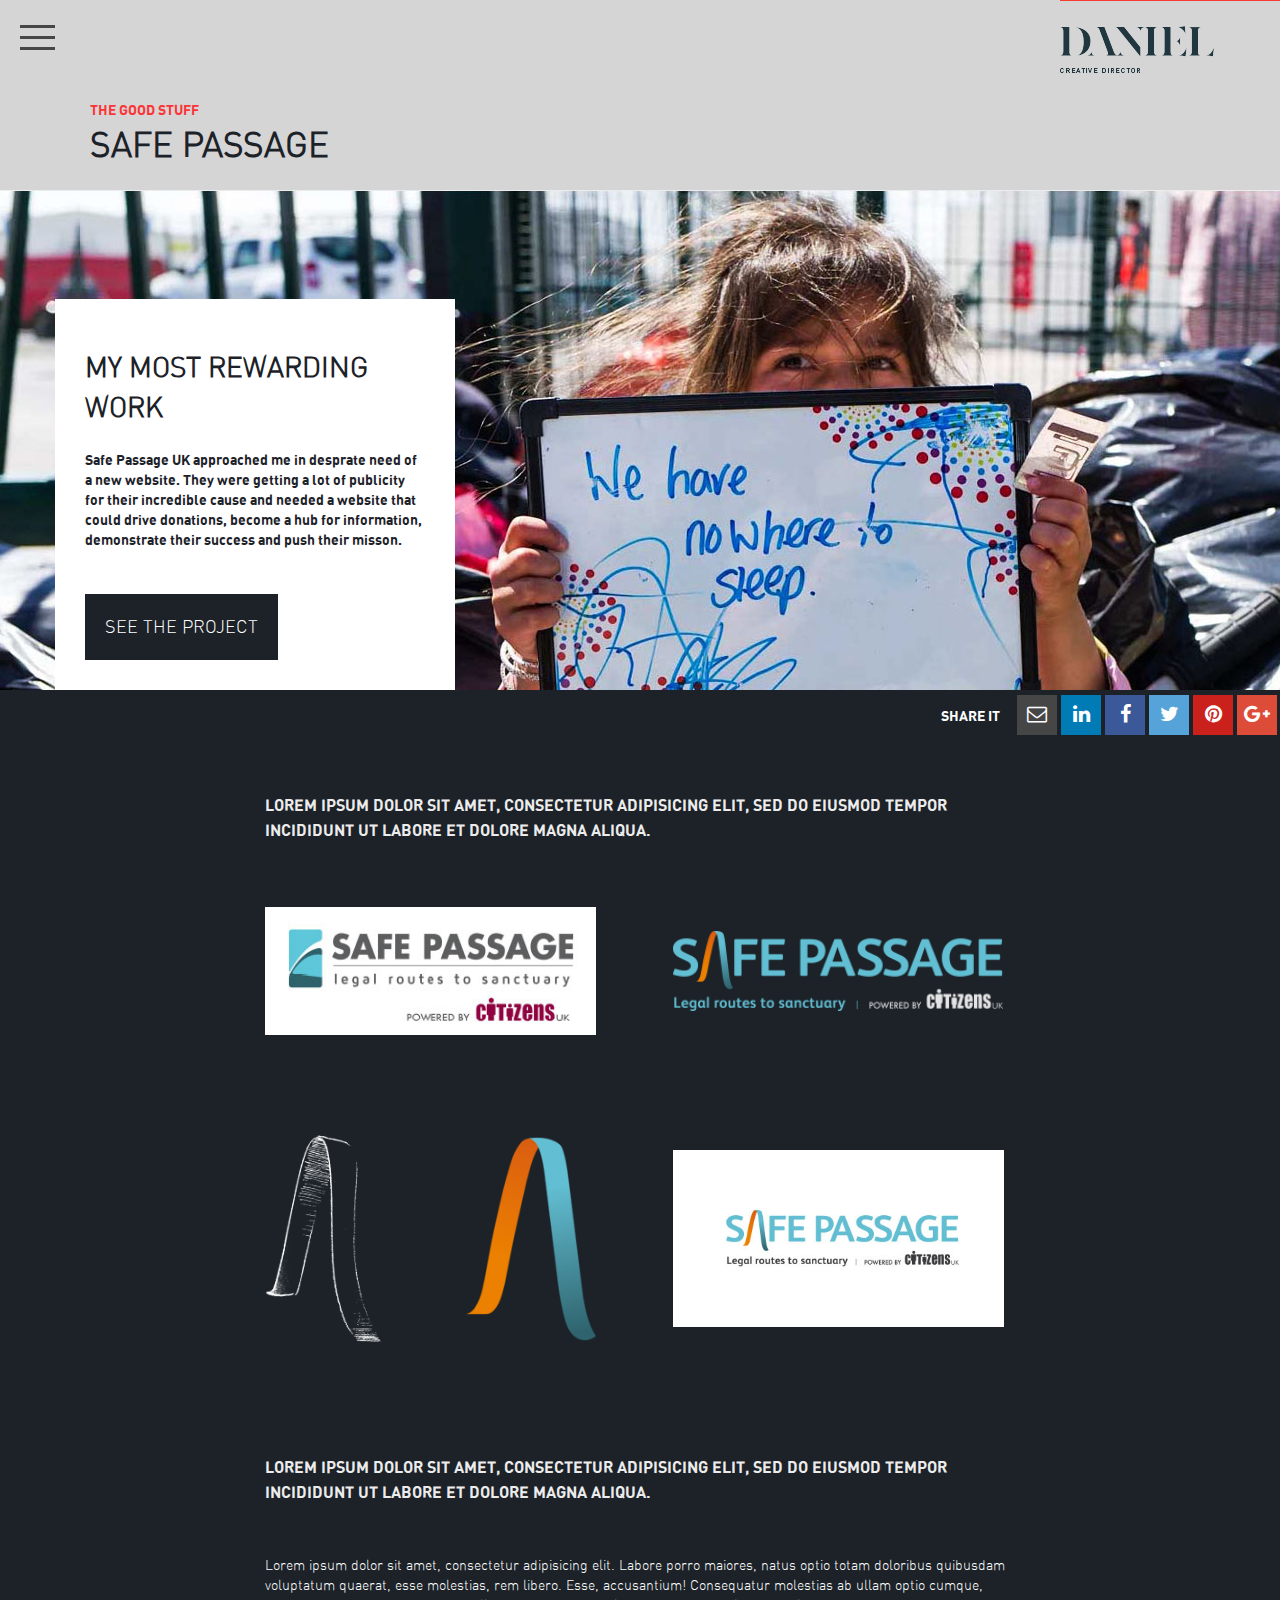
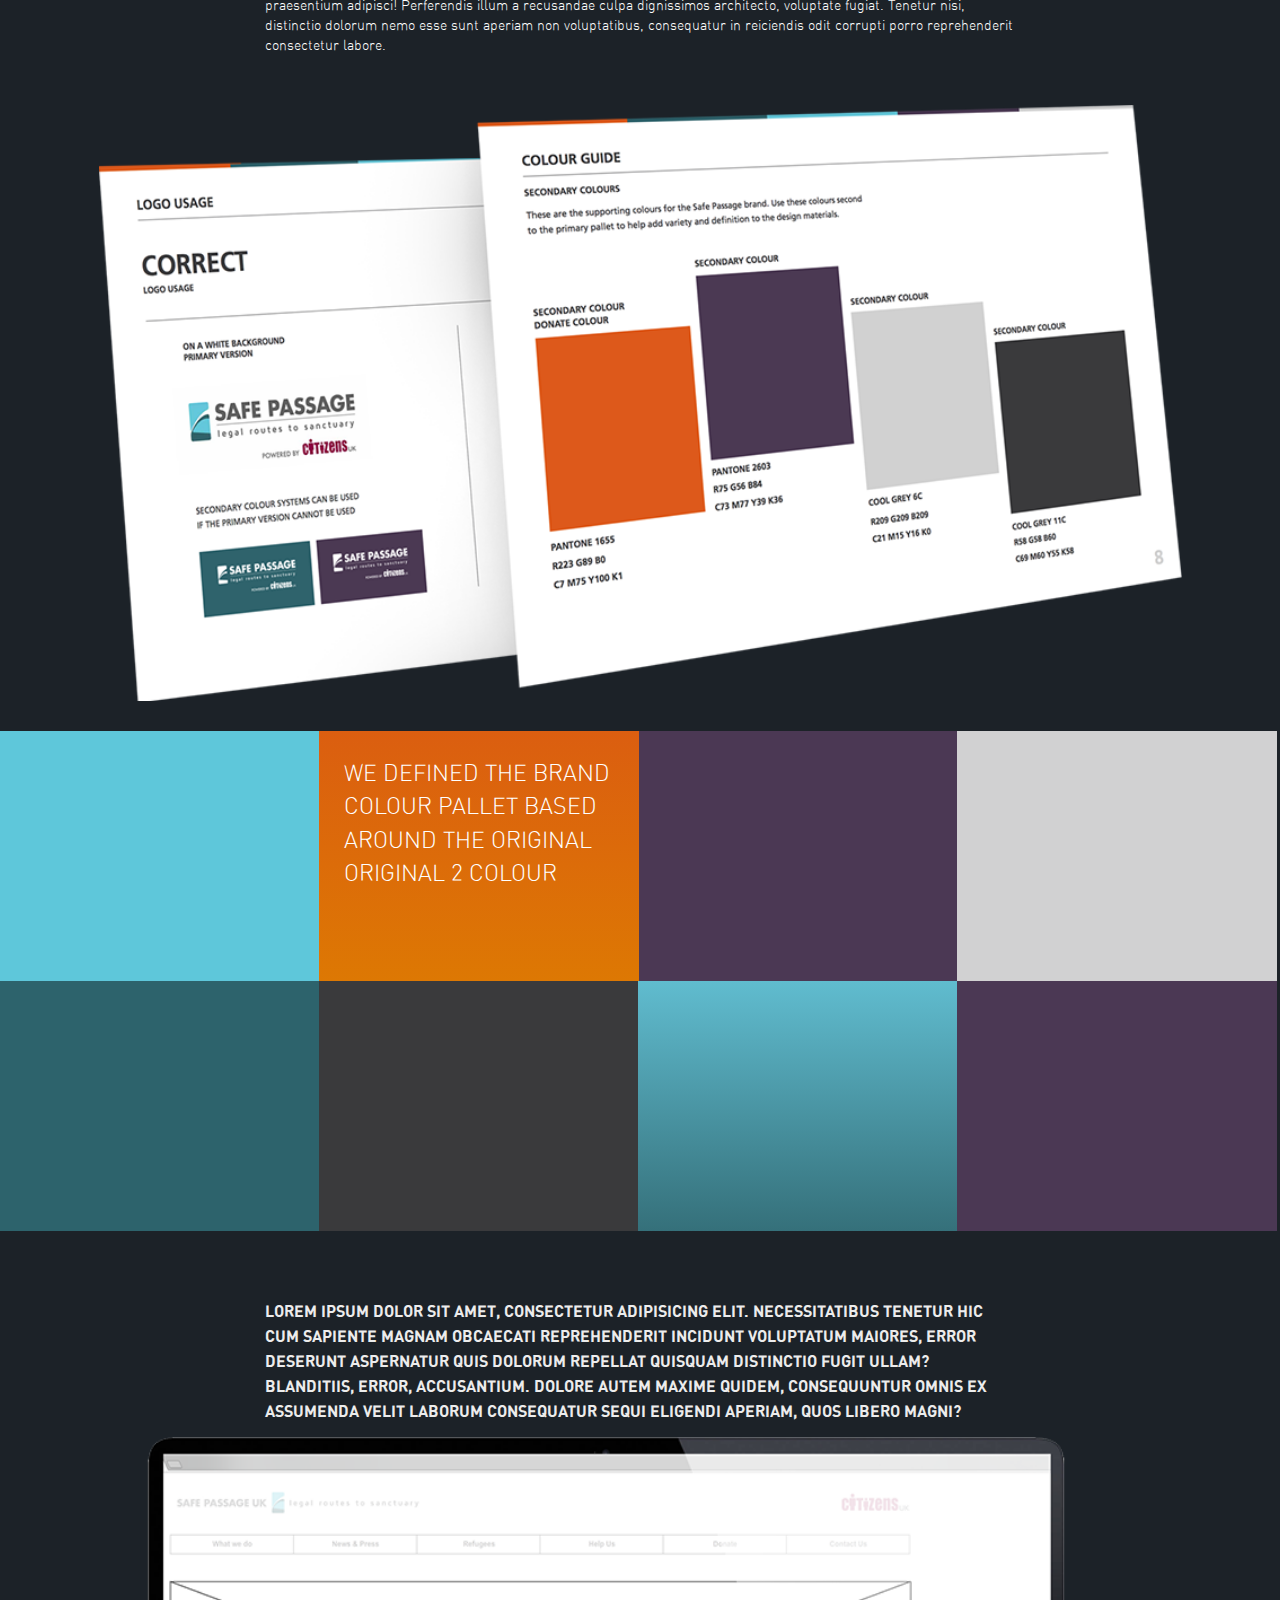
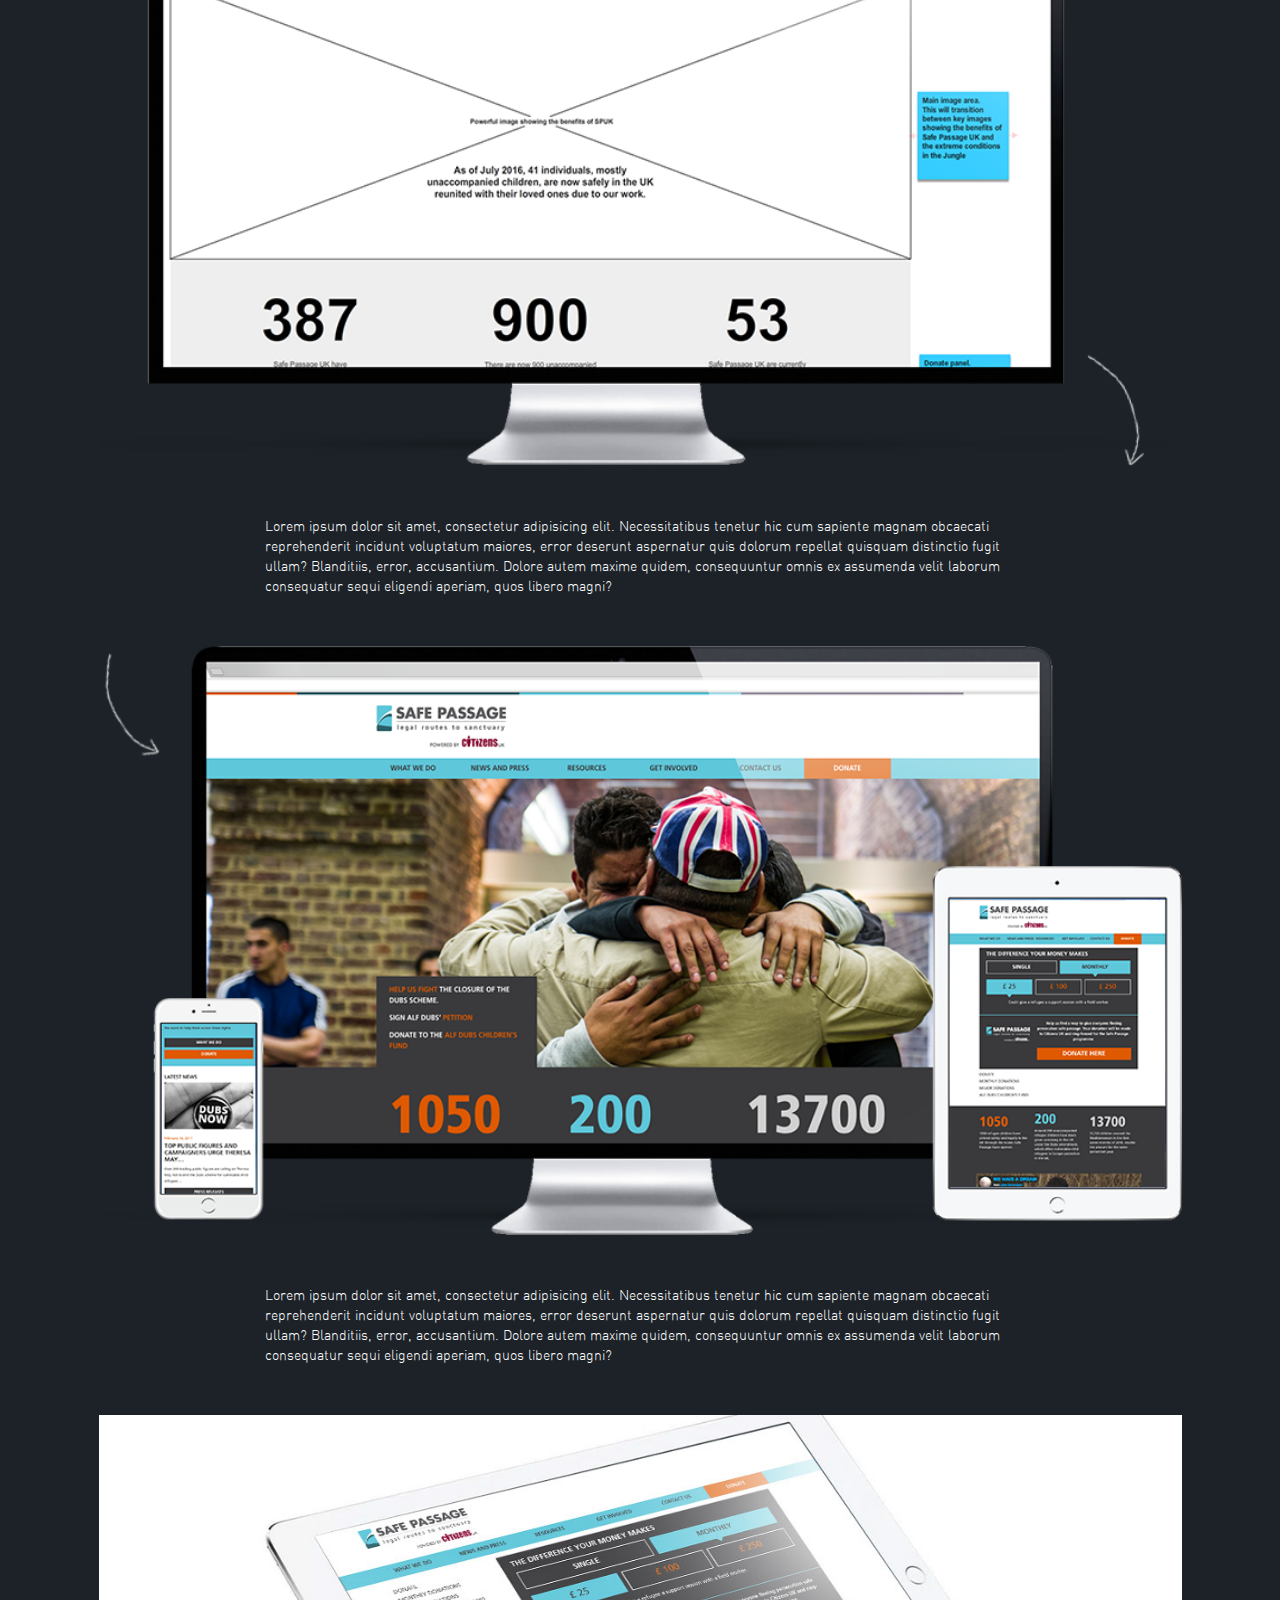
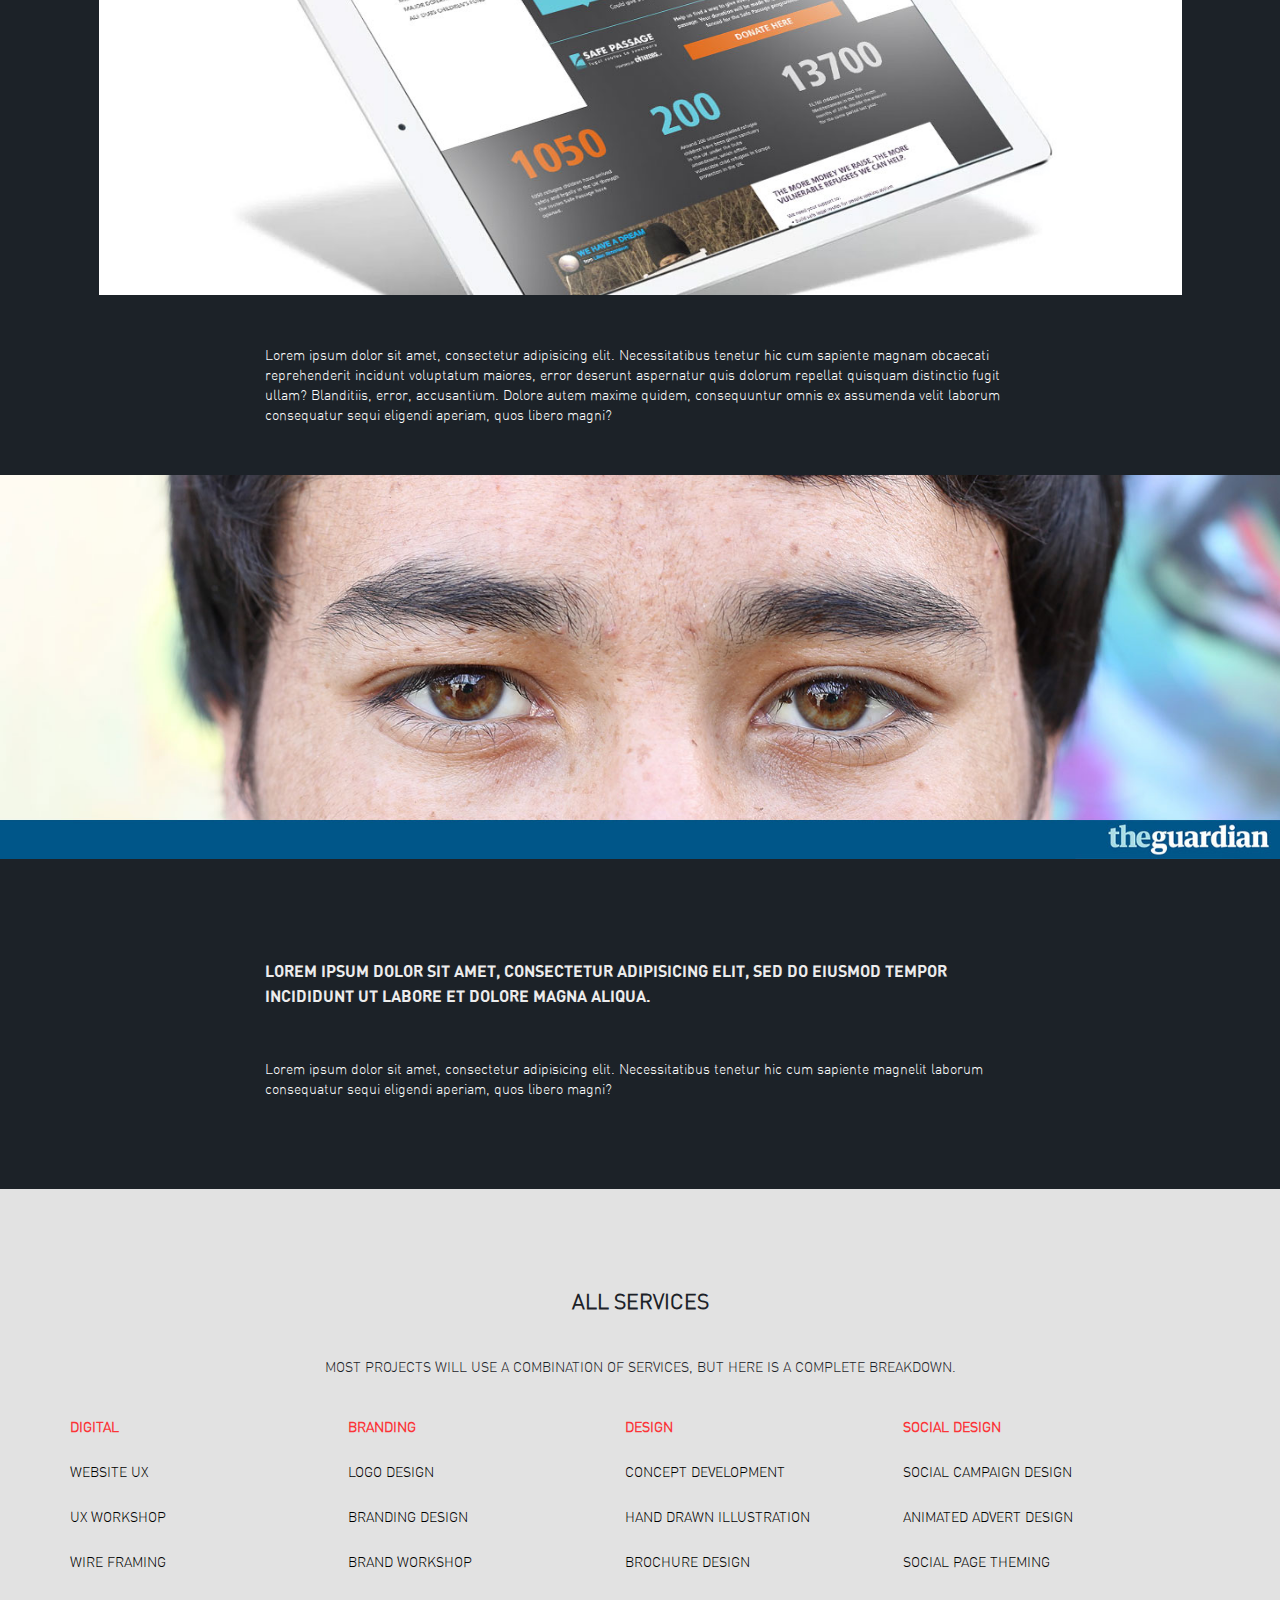
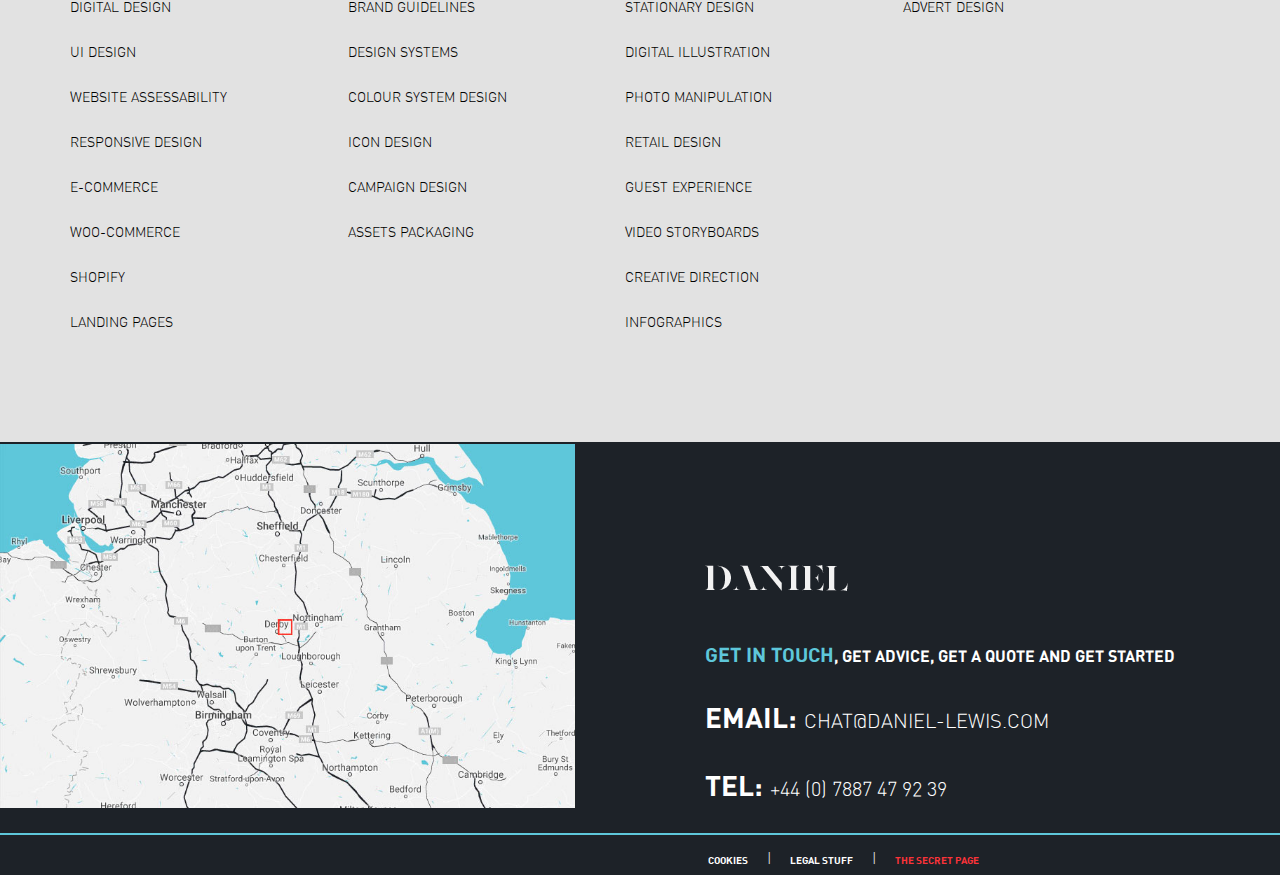
==== _index.html @ 82154290 "experimental home page added" ====
<!doctype html>
<!--[if lt IE 7]>      <html class="no-js lt-ie9 lt-ie8 lt-ie7" lang=""> <![endif]-->
<!--[if IE 7]>         <html class="no-js lt-ie9 lt-ie8" lang=""> <![endif]-->
<!--[if IE 8]>         <html class="no-js lt-ie9" lang=""> <![endif]-->
<!--[if gt IE 8]><!--> <html class="no-js" lang=""> <!--<![endif]-->
<head>
    <meta charset="utf-8">
    <meta http-equiv="X-UA-Compatible" content="IE=edge,chrome=1">
    <title>Home | Daniel</title>
    <meta name="viewport" content="width=device-width, initial-scale=1">
    
     <link rel="stylesheet" href="https://cdnjs.cloudflare.com/ajax/libs/font-awesome/4.7.0/css/font-awesome.css">
    <link rel="stylesheet" href="css/bootstrap.css">
    <link rel="stylesheet" href="css/main.css">
    
</head>
<body>
 
  <!--[if lt IE 8]>
            <p class="browserupgrade">You are using an <strong>outdated</strong> browser. Please <a href="http://browsehappy.com/">upgrade your browser</a> to improve your experience.</p>
        <![endif]-->
<div class="wrapper">
<header>
   
    <div class="header-menu">
        <a href="#"><i class="menu"></i></a>
    </div>
    
    <div class="header-logo">
       <a href="_index.html"><img src="img/logo_dark.png" alt=""></a>
    </div> 
    
     <div  id="navigation">
          
           <a href="#" class="close_menu">
            <i class="menu-red"></i>
            </a>

             <ul>
                 <li><a href="good-stuff.html">The good Stuff</a></li>
                 <li><a href="#">Process</a></li>
                 <li><a href="about.html">about</a></li>
                 <li><a href="contact.html">Contact</a></li>
                 <li><a href="#">Blog</a></li>
             </ul>             
    </div>       
    
  
</header>
  
   <h1 class="header-title">
       <span>the good stuff</span>
       Safe Passage
   </h1>
   
<section id="rewarding-work_section" class="text-box_section ">

    <div class="container">

           <div class="text-box">
            <h2>My most rewarding work</h2>

            <p> Safe Passage UK approached me in desprate need of a new website. They were getting a lot of publicity for their incredible cause and needed a website that could drive donations, become a hub for information, demonstrate their success and push their misson. </p>

            <a href="#">See the project</a>

        </div>          

    </div>

</section> 
  
 <section class="invenio-main">
    
    <div class="share">
        <span>Share it</span>
        <a href="#"><i class="fa fa-envelope-o"></i></a>
        <a href="#"><i class="fa fa-linkedin"></i></a>
        <a href="#"><i class="fa fa-facebook"></i></a>
        <a href="#"><i class="fa fa-twitter"></i></a>
        <a href="#"><i class="fa fa-pinterest"></i></a>
        <a href="#"><i class="fa fa-google-plus"></i></a>
    </div>
     
     <div class="project-text-container">
        
         <h2>
             Lorem ipsum dolor sit amet, consectetur adipisicing elit, sed do eiusmod tempor incididunt ut labore et dolore magna aliqua.
         </h2>
         
         <div class="two-img left">
             <img src="img/projects/ind1.jpg" alt="">
         </div>
         <div class="two-img right">             
             <img src="img/projects/ind2.png" alt="">
         </div>
         
         
          <div class="two-img left">
             <img src="img/projects/ind3.png" alt="">
         </div>
         <div class="two-img right">             
             <img src="img/projects/ind4.jpg" alt="">
         </div>
         
         
          <h2>
             Lorem ipsum dolor sit amet, consectetur adipisicing elit, sed do eiusmod tempor incididunt ut labore et dolore magna aliqua.
         </h2>
         
         <p>Lorem ipsum dolor sit amet, consectetur adipisicing elit. Labore porro maiores, natus optio totam doloribus quibusdam voluptatum quaerat, esse molestias, rem libero. Esse, accusantium! Consequatur molestias ab ullam optio cumque, praesentium adipisci! Perferendis illum a recusandae culpa dignissimos architecto, voluptate fugiat. Tenetur nisi, distinctio dolorum nemo esse sunt aperiam non voluptatibus, consequatur in reiciendis odit corrupti porro reprehenderit consectetur labore.</p>
         
     </div>
     
    <div class="container">
        <img src="img/projects/ind5.png" alt="" class="center-img marginB30">
    </div> 
      
       <div class="color-blocks">
           <ul>
               <li class="color1"></li>
               <li class="color2"><span>WE DEFINED THE BRAND <br>COLOUR PALLET BASED <br>AROUND THE ORIGINAL <br>ORIGINAL 2 COLOUR</span></li>
               <li class="color3"></li>
               <li class="color4"></li>
               <li class="color5"></li>
               <li class="color6"></li>
               <li class="color7"></li>
               <li class="color8"></li>
           </ul>
       </div> 
       
    <div class="project-text-container">
        <h2>Lorem ipsum dolor sit amet, consectetur adipisicing elit. Necessitatibus tenetur hic cum sapiente magnam obcaecati reprehenderit incidunt voluptatum maiores, error deserunt aspernatur quis dolorum repellat quisquam distinctio fugit ullam? Blanditiis, error, accusantium. Dolore autem maxime quidem, consequuntur omnis ex assumenda velit laborum consequatur sequi eligendi aperiam, quos libero magni?</h2>
    </div>  
       
    <div class="container">
        <img src="img/projects/ind6.png" alt="" class="center-img">
    </div> 
        
  <div class="project-text-container">
     <p>Lorem ipsum dolor sit amet, consectetur adipisicing elit. Necessitatibus tenetur hic cum sapiente magnam obcaecati reprehenderit incidunt voluptatum maiores, error deserunt aspernatur quis dolorum repellat quisquam distinctio fugit ullam? Blanditiis, error, accusantium. Dolore autem maxime quidem, consequuntur omnis ex assumenda velit laborum consequatur sequi eligendi aperiam, quos libero magni?</p>
  </div> 
     
     <div class="container">
        <img src="img/projects/ind7.png" alt="" class="center-img">
    </div> 
     
  <div class="project-text-container">
     <p>Lorem ipsum dolor sit amet, consectetur adipisicing elit. Necessitatibus tenetur hic cum sapiente magnam obcaecati reprehenderit incidunt voluptatum maiores, error deserunt aspernatur quis dolorum repellat quisquam distinctio fugit ullam? Blanditiis, error, accusantium. Dolore autem maxime quidem, consequuntur omnis ex assumenda velit laborum consequatur sequi eligendi aperiam, quos libero magni?</p>
  </div> 
     
    <div class="container">
        <img src="img/projects/ind8.jpg" alt="" class="center-img">
    </div> 
     
<div class="project-text-container">
     <p>Lorem ipsum dolor sit amet, consectetur adipisicing elit. Necessitatibus tenetur hic cum sapiente magnam obcaecati reprehenderit incidunt voluptatum maiores, error deserunt aspernatur quis dolorum repellat quisquam distinctio fugit ullam? Blanditiis, error, accusantium. Dolore autem maxime quidem, consequuntur omnis ex assumenda velit laborum consequatur sequi eligendi aperiam, quos libero magni?</p>
</div>
     
      <div class="flex2">
         <div class="col-1">
             <img src="img/projects/ind9.jpg" alt="">
         </div>
     </div> 
     
     <div class="project-text-container">
        <h2>
         Lorem ipsum dolor sit amet, consectetur adipisicing elit, sed do eiusmod tempor incididunt ut labore et dolore magna aliqua.
        </h2>
        
         <p>Lorem ipsum dolor sit amet, consectetur adipisicing elit. Necessitatibus tenetur hic cum sapiente magnelit laborum consequatur sequi eligendi aperiam, quos libero magni?</p>
    </div>
     
     
      
 </section> 
 
  
 

 <section class="services_section">

        <div class="container">

               <h2>All services</h2> 
               <p>Most projects will use a combination of services, but here is a complete breakdown.</p> 
               
              <ul class="services-list">
                  <li class="services-list-item">
                      Digital
                      
                      <ul class="services-sublist">
                          <li>website ux</li>
                          <li>UX workshop</li>
                          <li>Wire framing</li>
                          <li>Digital design</li>
                          <li>UI design</li>
                          <li>Website assessability</li>
                          <li>Responsive design</li>
                          <li>e-commerce</li>
                          <li>woo-commerce</li>
                          <li>shopify</li>
                          <li>landing pages</li>
                      </ul>
                  </li>
                  <li class="services-list-item">
                      branding
                      
                      <ul class="services-sublist"> 
                          <li>logo design</li>
                          <li>branding design</li>
                          <li>brand workshop</li>
                          <li>brand guidelines</li>
                          <li>design systems</li>
                          <li>colour system design</li>
                          <li>icon design</li>
                          <li>campaign design</li>
                          <li>assets packaging</li>
                      </ul>
                  </li>
                  <li class="services-list-item">
                      design
                       <ul class="services-sublist"> 
                           <li>concept development</li>
                           <li>hand drawn illustration</li>
                           <li>brochure design</li>
                           <li>stationary design</li>
                           <li>digital illustration</li>
                           <li>photo manipulation</li>
                           <li>retail design</li>
                           <li>guest experience</li>
                           <li>video storyboards</li>
                           <li>creative direction</li>
                           <li>infographics</li>
                      </ul>
                  </li>
                  <li class="services-list-item">
                      social design
                      <ul class="services-sublist"> 
                          <li>social campaign design</li>
                          <li>animated advert design</li>
                          <li>social page theming</li>
                          <li>advert design</li>
                      </ul>
                  </li>
              </ul>        

        </div>
         
 </section>
<section class="contact_section">
        
        <div class="col-2">
           <div class="map">
               <img src="img/map-img.jpg" alt="">
           </div>
        </div>
        <div class="col-2 contact_info">
            <div class="logo_footer">
                <a href="_index.html">
                    <img src="img/logo_bright.png" alt="">
                </a>
            </div>
            <span><a href="contact.html">Get in touch</a>, Get advice, get a quote and get started</span>
            <p>email: <a href="mailto:chat@daniel-lewis.com">chat@daniel-lewis.com</a></p>
            <p>tel: <a href="tel:+4407887479239">+44 (0) 7887 47 92 39</a></p>
        
        </div>
         
     </section>
     
     <footer>
         <div class="footer-link">
                <a href="#">Cookies </a> | <a href="#"> Legal stuff </a> | <a href="#" class="red-accent">the secret page</a>
                 </div>
     </footer>
     
</div> <!-- wrapper -->  
       
        <script src="//ajax.googleapis.com/ajax/libs/jquery/1.11.2/jquery.min.js"></script>
        <script>window.jQuery || document.write('<script src="js/vendor/jquery-1.11.2.min.js"><\/script>')</script>

        <script src="js/vendor/bootstrap.min.js"></script>
        <script src="js/vendor/retina.min.js"></script>
        

        <script src="js/main.js"></script>

        <!-- Google Analytics: change UA-XXXXX-X to be your site's ID. -->
      <!--  <script>
            (function(b,o,i,l,e,r){b.GoogleAnalyticsObject=l;b[l]||(b[l]=
            function(){(b[l].q=b[l].q||[]).push(arguments)});b[l].l=+new Date;
            e=o.createElement(i);r=o.getElementsByTagName(i)[0];
            e.src='//www.google-analytics.com/analytics.js';
            r.parentNode.insertBefore(e,r)}(window,document,'script','ga'));
            ga('create','UA-XXXXX-X','auto');ga('send','pageview');
        </script>-->
   
</body>
</html>
---- css/main.css ----
@font-face {
  font-family: 'DINLight';
  src: url("../fonts/dinlight-webfont.eot");
  src: url("../fonts/dinlight-webfont.eot?#iefix") format("embedded-opentype"), url("../fonts/dinlight-webfont.woff2") format("woff2"), url("../fonts/dinlight-webfont.woff") format("woff"), url("../fonts/dinlight-webfont.ttf") format("truetype"), url("../fonts/dinlight-webfont.svg#dinlight") format("svg");
  font-weight: normal;
  font-style: normal;
}
@font-face {
  font-family: 'DINBold';
  src: url("../fonts/dinbold-webfont.eot");
  src: url("../fonts/dinbold-webfont.eot?#iefix") format("embedded-opentype"), url("../fonts/dinbold-webfont.woff2") format("woff2"), url("../fonts/dinbold-webfont.woff") format("woff"), url("../fonts/dinbold-webfont.ttf") format("truetype"), url("../fonts/dinbold-webfont.svg#dinregular") format("svg");
  font-weight: normal;
  font-style: normal;
}
a {
  text-align: center;
  font-size: 20px;
}
a .fa {
  width: 40px;
  height: 40px;
  color: white;
  padding-top: 8px;
  border: 1px solid transparent;
}
a:hover .fa {
  border: 1px solid #333;
}

.fa-envelope-o {
  background: #464646;
}

.fa-linkedin {
  background: #007bb6;
}

.fa-facebook {
  background: #3b5998;
}

.fa-twitter {
  background: #56a3d9;
}

.fa-pinterest {
  background: #cb211d;
}

.fa-google-plus {
  background: #dd4b39;
}

.fb, .gg, .in, .mail, .pn,
.tw, .menu, .menu-white, .menu-red {
  display: inline-block;
  background: url("../img/sprite.png") no-repeat;
  overflow: hidden;
  text-indent: -9999px;
  text-align: left;
}

.fb {
  background-position: -5px -0px;
  width: 43px;
  height: 42px;
}

.gg {
  background-position: -5px -47px;
  width: 43px;
  height: 42px;
}

.in {
  background-position: -5px -94px;
  width: 43px;
  height: 42px;
}

.mail {
  background-position: -5px -141px;
  width: 43px;
  height: 42px;
}

.pn {
  background-position: -5px -188px;
  width: 43px;
  height: 42px;
}

.tw {
  background-position: -5px -235px;
  width: 43px;
  height: 42px;
}

.menu {
  background-position: -5px -282px;
  width: 35px;
  height: 25px;
}

.menu-white {
  background-position: -5px -312px;
  width: 35px;
  height: 25px;
}

.menu-red {
  background-position: -5px -342px;
  width: 25px;
  height: 35px;
}

.grid {
  background: white;
  margin-top: 20px;
}
.grid .item {
  width: 33.33%;
  min-height: 560px;
  height: 560px;
  display: inline-block;
  margin-left: -5px;
  text-transform: uppercase;
  border: 2px solid #d5d5d5;
  box-sizing: border-box;
  overflow: hidden;
}
.grid .item img {
  min-width: 100%;
  width: auto;
}
.grid .item p {
  line-height: 44px;
  padding: 130px 100px 0 90px;
  max-height: 560px;
  overflow: hidden;
  font-family: 'DINLight';
  font-size: 1.5rem;
  margin: 0;
}
.grid .item p span {
  font-family: 'DINBold';
}
.grid .item p .small-span {
  font-size: 0.875rem;
  display: block;
  margin-top: 5px;
}
.grid .item p a {
  padding: 0;
  background: transparent;
  display: block;
  margin-top: 20px;
  margin-left: 0;
}
.grid .item p img {
  min-width: auto;
  display: block;
}
.grid .item .fs20 {
  font-size: 1.25rem;
  line-height: 40px;
}
.grid .item .fs27 {
  font-size: 1.688rem;
  line-height: 47px;
}
.grid .item .fs37 {
  font-size: 2.313rem;
  line-height: 57px;
}
.grid .item .brief-contact-info {
  padding: 0;
  padding-left: 90px;
  margin: 0;
  font-size: 1rem;
  line-height: 35px;
  font-family: 'DINBold';
  text-transform: uppercase;
}
.grid .item .brief-contact-info:first-child {
  margin-top: 10px;
}
.grid .item .brief-contact-info:last-of-type {
  margin-bottom: 5px;
}
.grid .item .brief-contact-info a, .grid .item .brief-contact-info span {
  display: inline;
  font-family: 'DinLight';
  color: white;
}
.grid .item a {
  display: inline-block;
  color: black;
  font-size: 1.125rem;
  text-transform: uppercase;
  text-decoration: none;
  background: white;
  padding: 20px;
  margin-top: 30px;
  margin-bottom: 5px;
  -webkit-transition: all 0.3s;
  -moz-transition: all 0.3s;
  -o-transition: all 0.3s;
  transition: all 0.3s;
  position: relative;
  z-index: 1;
  font-size: 1.125rem;
  padding: 20px;
  margin-left: 90px;
  margin-top: 15px;
}
.grid .item a:hover {
  color: white;
}
.grid .item a:after {
  -webkit-transition: all 0.3s;
  -moz-transition: all 0.3s;
  -o-transition: all 0.3s;
  transition: all 0.3s;
  background: #5ec7da;
  content: '';
  position: absolute;
  z-index: -1;
  height: 100%;
  left: 0;
  top: 0;
  width: 0;
}
.grid .item a:before {
  background: #5ec7da;
  content: '';
  position: absolute;
  z-index: -1;
}
.grid .item a:hover:after {
  width: 100%;
}
.grid .item .instagram {
  background: transparent;
}
.grid .item .instagram:hover, .grid .item .instagram:before, .grid .item .instagram:after {
  background: transparent;
}
.grid .darkGreyBg {
  background: #1d2228;
}
.grid .greyBg {
  background: #848484;
}
.grid .blueBg {
  background: #5ec7da;
}
.grid .yellowBg {
  background: #ff9c01;
}

.instagram {
  width: 138px;
  height: 138px;
}

.contact_main-form {
  background: #5ec7da;
  padding-bottom: 220px;
  margin-top: -100px;
}
.contact_main-form .header-title {
  margin-top: 235px;
  margin-left: 0;
}
.contact_main-form .header-title:nth-child(2) {
  margin-top: 40px;
}

.direct-contact {
  border-bottom: 1px solid black;
  text-transform: uppercase;
  color: inherit;
  padding-bottom: 50px;
}
.direct-contact .direct-contact_info {
  display: inline-block;
  margin-right: 70px;
  margin-top: 10px;
}
.direct-contact .direct-contact_info:last-child {
  margin-right: 0;
}
.direct-contact span {
  display: block;
  font-family: 'DINBold';
  font-size: 0.875rem;
}
.direct-contact a {
  line-height: 47px;
  font-size: 1.625rem;
  color: inherit;
}
.direct-contact a:hover {
  color: inherit;
}

.big-tel-img {
  position: relative;
}
.big-tel-img img {
  position: absolute;
  right: -50px;
}

.contact-form {
  font-size: 1rem;
  color: inherit;
  font-family: "DINBold";
  margin-top: 10px;
}
.contact-form h3 {
  margin: 10px;
  font-size: 1rem;
}
.contact-form span {
  display: block;
  font-family: 'DINBold';
  font-size: 0.875rem;
  line-height: 10px;
}
.contact-form p {
  line-height: 47px;
  font-size: 2.375rem;
  font-family: 'DinLight';
  color: inherit;
  margin-left: 15px;
  margin-bottom: 25px;
}
.contact-form input {
  width: 100%;
  padding: 10px;
  margin-bottom: 15px;
  border: 1px solid transparent;
  outline: none;
  border-radius: 0;
}
.contact-form input:focus {
  border: 1px solid #5d6d81;
}
.contact-form input[type="submit"] {
  background: #22c919;
  color: white;
  text-align: center;
  text-transform: uppercase;
}
.contact-form input[type="submit"]:hover {
  background: #1eb216;
}
.contact-form ::-webkit-input-placeholder {
  font-size: 1rem;
  color: #1c2228;
  font-family: "DINBold";
  text-transform: uppercase;
}
.contact-form ::-moz-placeholder {
  font-size: 1rem;
  color: #1c2228;
  font-family: "DINBold";
  text-transform: uppercase;
}
.contact-form :-ms-input-placeholder {
  font-size: 1rem;
  color: #1c2228;
  font-family: "DINBold";
  text-transform: uppercase;
}
.contact-form :-moz-placeholder {
  font-size: 1rem;
  color: #1c2228;
  font-family: "DINBold";
  text-transform: uppercase;
}

.budget {
  cursor: pointer;
  position: relative;
}
.budget input {
  display: none;
}
.budget input:checked + .box {
  background: #fff url("../img/icons/check.png") no-repeat center 20%;
}
.budget .box {
  display: block;
  float: left;
  margin-top: 20px;
  width: 30px;
  height: 30px;
  background: white;
}
.budget .budget-text {
  display: block;
  background: white;
  padding: 15px;
  margin: 15px 0 0 60px;
  font-size: 1rem;
  font-family: "DINBold";
  width: 85%;
  width: calc(100% - 60px);
}

.contact_textarea {
  width: 100%;
  height: 312px;
  padding: 15px;
}
.contact_textarea:focus {
  border: 1px solid #5d6d81;
  outline: none;
}

.attach-file {
  width: 100%;
  text-align: center;
  cursor: pointer;
  margin-bottom: 15px;
}
.attach-file input {
  display: none;
}
.attach-file span {
  background: #ff9c00;
  padding: 15px;
  margin-bottom: 15px;
  margin-top: 15px;
}
.attach-file span:hover {
  background: #e68c00;
}

#haveBudget {
  display: inline-block;
  margin-top: -30px;
}
#haveBudget .part-width {
  width: 380px;
}

.part-width-part {
  display: inline;
  max-width: 100px;
  margin-left: 10px;
  margin-bottom: 0 !important;
}

.invenio #creating-brands_section {
  background: #e2e2e2 url(../img/v_showcase.png) no-repeat;
  background-position: 75% center;
}
.invenio #creating-brands_section .text-box {
  padding: 25px 30px;
  max-width: 400px;
  position: absolute;
  background: white;
  bottom: 0;
  left: 0;
  right: auto;
  z-index: 5;
  /*  a {
        display: inline-block;
        color: white;
        font-size: 1.125rem;
        text-transform: uppercase;
        text-decoration: none;
        background: $darkGreyBgColor;
        padding: 20px;
        margin-top: 30px;
        margin-bottom: 5px;
       
    }*/
}
.invenio #creating-brands_section .text-box h2 {
  font-size: 1.75rem;
}
.invenio #creating-brands_section .text-box p {
  text-transform: none;
  font-size: 0.875rem;
  font-family: 'DINBold';
  line-height: 20px;
}
.invenio #creating-brands_section .text-box a {
  display: inline-block;
  color: white;
  font-size: 1.125rem;
  text-transform: uppercase;
  text-decoration: none;
  background: #1d2228;
  padding: 20px;
  margin-top: 30px;
  margin-bottom: 5px;
  -webkit-transition: all 0.3s;
  -moz-transition: all 0.3s;
  -o-transition: all 0.3s;
  transition: all 0.3s;
  position: relative;
  z-index: 1;
}
.invenio #creating-brands_section .text-box a:hover {
  color: white;
}
.invenio #creating-brands_section .text-box a:after {
  -webkit-transition: all 0.3s;
  -moz-transition: all 0.3s;
  -o-transition: all 0.3s;
  transition: all 0.3s;
  background: #5ec7da;
  content: '';
  position: absolute;
  z-index: -1;
  height: 100%;
  left: 0;
  top: 0;
  width: 0;
}
.invenio #creating-brands_section .text-box a:before {
  background: #5ec7da;
  content: '';
  position: absolute;
  z-index: -1;
}
.invenio #creating-brands_section .text-box a:hover:after {
  width: 100%;
}

.invenio-main {
  background: #1c2228;
  margin-top: -20px;
  padding: 40px 0;
  position: relative;
}

.project-text-container {
  width: 750px;
  margin: 0 auto;
  color: white;
}
.project-text-container h2 {
  font-family: 'DINBold';
  font-size: 1rem;
  color: #ececec;
  line-height: 25px;
  padding: 50px 0 0;
}
.project-text-container p {
  font-family: 'DinLight';
  text-transform: none;
  margin-bottom: 50px;
  margin-top: 50px;
}

.links p {
  display: inline-block;
  width: 30.33%;
  font-size: 1rem;
  font-family: 'DINBold';
  text-transform: uppercase;
  margin-right: 25px;
}
.links p:last-child {
  margin-right: 0;
}
.links .red-text a {
  display: inline-block;
  color: black;
  font-size: 1.125rem;
  text-transform: uppercase;
  text-decoration: none;
  background: white;
  padding: 20px;
  margin-top: 30px;
  margin-bottom: 5px;
  -webkit-transition: all 0.3s;
  -moz-transition: all 0.3s;
  -o-transition: all 0.3s;
  transition: all 0.3s;
  position: relative;
  z-index: 1;
  display: block;
  margin-top: 15px;
}
.links .red-text a:hover {
  color: white;
}
.links .red-text a:after {
  -webkit-transition: all 0.3s;
  -moz-transition: all 0.3s;
  -o-transition: all 0.3s;
  transition: all 0.3s;
  background: #fb3437;
  content: '';
  position: absolute;
  z-index: -1;
  height: 100%;
  left: 0;
  top: 0;
  width: 0;
}
.links .red-text a:before {
  background: #fb3437;
  content: '';
  position: absolute;
  z-index: -1;
}
.links .red-text a:hover:after {
  width: 100%;
}
.links .blue-text a {
  display: inline-block;
  color: black;
  font-size: 1.125rem;
  text-transform: uppercase;
  text-decoration: none;
  background: white;
  padding: 20px;
  margin-top: 30px;
  margin-bottom: 5px;
  -webkit-transition: all 0.3s;
  -moz-transition: all 0.3s;
  -o-transition: all 0.3s;
  transition: all 0.3s;
  position: relative;
  z-index: 1;
  display: block;
  margin-top: 15px;
}
.links .blue-text a:hover {
  color: white;
}
.links .blue-text a:after {
  -webkit-transition: all 0.3s;
  -moz-transition: all 0.3s;
  -o-transition: all 0.3s;
  transition: all 0.3s;
  background: #5ec7da;
  content: '';
  position: absolute;
  z-index: -1;
  height: 100%;
  left: 0;
  top: 0;
  width: 0;
}
.links .blue-text a:before {
  background: #5ec7da;
  content: '';
  position: absolute;
  z-index: -1;
}
.links .blue-text a:hover:after {
  width: 100%;
}
.links .white-text a {
  display: inline-block;
  color: black;
  font-size: 1.125rem;
  text-transform: uppercase;
  text-decoration: none;
  background: white;
  padding: 20px;
  margin-top: 30px;
  margin-bottom: 5px;
  -webkit-transition: all 0.3s;
  -moz-transition: all 0.3s;
  -o-transition: all 0.3s;
  transition: all 0.3s;
  position: relative;
  z-index: 1;
  display: block;
  margin-top: 15px;
}
.links .white-text a:hover {
  color: white;
}
.links .white-text a:after {
  -webkit-transition: all 0.3s;
  -moz-transition: all 0.3s;
  -o-transition: all 0.3s;
  transition: all 0.3s;
  background: #262c34;
  content: '';
  position: absolute;
  z-index: -1;
  height: 100%;
  left: 0;
  top: 0;
  width: 0;
}
.links .white-text a:before {
  background: #262c34;
  content: '';
  position: absolute;
  z-index: -1;
}
.links .white-text a:hover:after {
  width: 100%;
}

.two-img {
  width: 49%;
  margin: 0;
  padding: 0;
  display: inline-block;
  vertical-align: middle;
  margin: 50px 0;
}
.two-img img {
  width: 90%;
}

.left img {
  float: left;
}

.right img {
  float: right;
}

.width-auto {
  width: auto !important;
}

.img-full-width img {
  display: block;
  margin-left: auto;
  margin-right: auto;
  margin-bottom: 30px;
  margin-top: 130px;
}

.flex2 {
  display: flex;
  margin: 50px 0;
}
.flex2 .col-1 {
  flex: 1;
}
.flex2 .col-1 img {
  width: 100%;
}

.color-blocks li {
  min-height: 250px;
  width: 25%;
  margin: 0;
  margin-left: -5px;
  padding: 0;
  display: inline-block;
}
.color-blocks li:nth-child(1), .color-blocks li:nth-child(5) {
  margin-left: 0;
}
.color-blocks li:nth-child(5), .color-blocks li:nth-child(6), .color-blocks li:nth-child(7), .color-blocks li:nth-child(8) {
  margin-top: -5px;
}
.color-blocks .color1 {
  background: #5ec7da;
}
.color-blocks .color2 {
  background: #db5e10;
  background: linear-gradient(#db5e10, #dd7803);
  position: relative;
}
.color-blocks .color2 span {
  color: white;
  position: absolute;
  top: 25px;
  left: 25px;
  font-size: 1.46rem;
}
.color-blocks .color3 {
  background: #4b3854;
}
.color-blocks .color4 {
  background: #d1d1d2;
}
.color-blocks .color5 {
  background: #2d636c;
}
.color-blocks .color6 {
  background: #3a3a3c;
}
.color-blocks .color7 {
  background: #60bccf;
  background: linear-gradient(#60bccf, #35707a);
}
.color-blocks .color8 {
  background: #4b3854;
}

.marginB30 {
  margin-bottom: 30px !important;
}

.center-img {
  display: block;
  width: 95%;
  margin: 0 auto;
}

html {
  font-size: 16px;
}

body {
  margin: 0;
  padding: 0;
  font-family: 'DINLight', arial;
  color: #1c2228;
  background: #d5d5d5;
  text-transform: uppercase;
}

a {
  text-decoration: none;
  color: white;
}
a:hover, a:focus, a:visited {
  text-decoration: none;
  color: white;
}

ul {
  margin: 0;
  padding: 0;
}
ul li {
  list-style: none;
  padding: 0;
  margin: 0;
}

header {
  position: relative;
  min-height: 80px;
}
header .header-logo {
  position: absolute;
  top: 0;
  right: 0;
  min-width: 220px;
  padding: 25px 60px 10px 0;
  border-top: 1px solid #f83a31;
}
header .header-menu {
  position: absolute;
  top: 25px;
  left: 20px;
}

.header-title {
  font-size: 2.188rem;
  font-family: 'DINLight';
  margin-left: 90px;
  color: #1c2228;
  margin-bottom: 0;
  margin-top: 20px;
}
.header-title span {
  display: block;
  color: #fb3437;
  font-size: 0.875rem;
  font-family: 'DINBold';
}

#navigation {
  background: rgba(255, 255, 255, 0.95);
  height: 100vh;
  max-width: 350px;
  width: 100%;
  position: fixed;
  transition: all 0.4s;
  left: -350px;
  z-index: 100;
}
#navigation:hover {
  background: white;
}
#navigation .close_menu {
  text-align: right;
  display: block;
  margin: 20px;
}
#navigation li {
  padding: 20px 40px;
  transition: all 0.3s;
}
#navigation li a {
  color: inherit;
  font-size: 1.655rem;
}
#navigation li:hover {
  margin-left: 10px;
}

.white-text {
  color: white;
}

.blue-text {
  color: #5ec7da;
}

.red-text {
  color: #fb3437;
}

.wrapper {
  overflow: hidden;
}

.text-box_section {
  margin: 20px 0;
}
.text-box_section .container {
  position: relative;
  min-height: 500px;
}

.more-info_blocks {
  display: flex;
  flex-direction: row;
  flex-wrap: nowrap;
}
.more-info_blocks .more-info_block {
  flex: 1;
  background: #1d2228;
  border-right: 2px solid white;
  padding: 100px 75px;
  min-height: 550px;
  color: white;
}
.more-info_blocks .more-info_block:last-child {
  border: none;
}
.more-info_blocks .more-info_links {
  display: inline-block;
  color: #000;
  font-size: 1.125rem;
  text-transform: uppercase;
  text-decoration: none;
  background: #fff;
  padding: 20px;
  margin-top: 30px;
  margin-bottom: 5px;
  -webkit-transition: all 0.3s;
  -moz-transition: all 0.3s;
  -o-transition: all 0.3s;
  transition: all 0.3s;
  position: relative;
  z-index: 1;
  background: white;
  padding: 20px;
  margin-top: 30px;
  margin-bottom: 5px;
}
.more-info_blocks .more-info_links:hover {
  color: white;
}
.more-info_blocks .more-info_links:after {
  -webkit-transition: all 0.3s;
  -moz-transition: all 0.3s;
  -o-transition: all 0.3s;
  transition: all 0.3s;
  background: #5ec7da;
  content: '';
  position: absolute;
  z-index: -1;
  height: 100%;
  left: 0;
  top: 0;
  width: 0;
}
.more-info_blocks .more-info_links:before {
  background: #5ec7da;
  content: '';
  position: absolute;
  z-index: -1;
}
.more-info_blocks .more-info_links:hover:after {
  width: 100%;
}
.more-info_blocks p {
  line-height: 25px;
}

.brief-contact-info {
  padding: 0;
  padding-left: 90px;
  margin: 0;
  font-size: 1rem;
  line-height: 35px;
  font-family: 'DINBold';
  text-transform: uppercase;
  padding-left: 0;
}
.brief-contact-info:first-child {
  margin-top: 10px;
}
.brief-contact-info:last-of-type {
  margin-bottom: 5px;
}
.brief-contact-info a, .brief-contact-info span {
  display: inline;
  font-family: 'DinLight';
  color: white;
}
.brief-contact-info p a {
  background: transparent;
}
.brief-contact-info p a:hover, .brief-contact-info p a:before, .brief-contact-info p a:after {
  background: transparent;
}

.services_section {
  background: #e2e2e2;
  padding: 80px 0 110px 0;
}
.services_section h2, .services_section p {
  text-align: center;
  margin-bottom: 40px;
}
.services_section .services-list-item {
  width: 24%;
  display: inline-block;
  vertical-align: top;
  color: #fb3437;
  font-weight: bold;
}
.services_section .services-sublist li {
  color: #000;
  margin-top: 25px;
  font-weight: normal;
}

.contact_section {
  display: flex;
  background: #1d2228;
  color: white;
  border-bottom: 2px solid #5ec7da;
}
.contact_section span a {
  color: #5ec7da;
}
.contact_section .col-2 {
  flex: 1;
}
.contact_section .map {
  margin: 2px 0;
}
.contact_section .map img {
  width: 100%;
}

.contact_info {
  padding: 120px 0 0 130px;
}
.contact_info .logo_footer {
  margin-bottom: 50px;
}
.contact_info span {
  font-size: 1rem;
  font-family: 'DINBold';
}
.contact_info span a {
  color: #5ec7da;
}
.contact_info p {
  font-size: 1.75rem;
  font-family: 'DINBold';
}
.contact_info p a {
  font-family: 'DINLight';
}

footer {
  min-height: 40px;
  background: #1d2228;
  position: relative;
}
footer .footer-link {
  position: absolute;
  left: calc(50% + 53px);
  top: 13px;
  color: white;
}
footer .footer-link a {
  font-size: 0.625rem;
  font-family: "DINBold";
  display: inline-block;
  vertical-align: middle;
  margin-right: 15px;
  margin-left: 15px;
}
footer .footer-link .red-accent {
  color: #fc3339;
}

.share {
  position: absolute;
  top: 5px;
  right: 3px;
}
.share span {
  color: white;
  font-family: 'DINBold';
  margin-right: 13px;
  font-size: 14px;
  display: inline-block;
  vertical-align: middle;
}
.share a i {
  display: inline-block;
  vertical-align: middle;
}

#yellow-block h2, #yellow-block span {
  color: #fd9b02;
  font-weight: bold;
}
#yellow-block a {
  display: inline-block;
  color: black;
  font-size: 1.125rem;
  text-transform: uppercase;
  text-decoration: none;
  background: white;
  padding: 20px;
  margin-top: 30px;
  margin-bottom: 5px;
  -webkit-transition: all 0.3s;
  -moz-transition: all 0.3s;
  -o-transition: all 0.3s;
  transition: all 0.3s;
  position: relative;
  z-index: 1;
}
#yellow-block a:hover {
  color: white;
}
#yellow-block a:after {
  -webkit-transition: all 0.3s;
  -moz-transition: all 0.3s;
  -o-transition: all 0.3s;
  transition: all 0.3s;
  background: #fd9b02;
  content: '';
  position: absolute;
  z-index: -1;
  height: 100%;
  left: 0;
  top: 0;
  width: 0;
}
#yellow-block a:before {
  background: #fd9b02;
  content: '';
  position: absolute;
  z-index: -1;
}
#yellow-block a:hover:after {
  width: 100%;
}

#blue-block h2, #blue-block span {
  color: #5ec7da;
  font-weight: bold;
}

#white-block h2, #white-block span {
  color: white;
  font-weight: bold;
}

#rewarding-work_section {
  background: url(../img/section_bg1.jpg) no-repeat center center;
  background-size: cover;
}
#rewarding-work_section .text-box {
  padding: 25px 30px;
  max-width: 400px;
  position: absolute;
  background: white;
  bottom: 0;
  left: 0;
  right: auto;
  z-index: 5;
  /*  a {
        display: inline-block;
        color: white;
        font-size: 1.125rem;
        text-transform: uppercase;
        text-decoration: none;
        background: $darkGreyBgColor;
        padding: 20px;
        margin-top: 30px;
        margin-bottom: 5px;
       
    }*/
}
#rewarding-work_section .text-box h2 {
  font-size: 1.75rem;
}
#rewarding-work_section .text-box p {
  text-transform: none;
  font-size: 0.875rem;
  font-family: 'DINBold';
  line-height: 20px;
}
#rewarding-work_section .text-box a {
  display: inline-block;
  color: white;
  font-size: 1.125rem;
  text-transform: uppercase;
  text-decoration: none;
  background: #1d2228;
  padding: 20px;
  margin-top: 30px;
  margin-bottom: 5px;
  -webkit-transition: all 0.3s;
  -moz-transition: all 0.3s;
  -o-transition: all 0.3s;
  transition: all 0.3s;
  position: relative;
  z-index: 1;
}
#rewarding-work_section .text-box a:hover {
  color: white;
}
#rewarding-work_section .text-box a:after {
  -webkit-transition: all 0.3s;
  -moz-transition: all 0.3s;
  -o-transition: all 0.3s;
  transition: all 0.3s;
  background: #5ec7da;
  content: '';
  position: absolute;
  z-index: -1;
  height: 100%;
  left: 0;
  top: 0;
  width: 0;
}
#rewarding-work_section .text-box a:before {
  background: #5ec7da;
  content: '';
  position: absolute;
  z-index: -1;
}
#rewarding-work_section .text-box a:hover:after {
  width: 100%;
}

#biggest-challenge_section {
  background: url(../img/section_bg2.jpg) no-repeat center center;
  background-size: cover;
}
#biggest-challenge_section .text-box {
  padding: 25px 30px;
  max-width: 400px;
  position: absolute;
  background: white;
  bottom: 0;
  left: auto;
  right: 0;
  z-index: 5;
  /*  a {
        display: inline-block;
        color: white;
        font-size: 1.125rem;
        text-transform: uppercase;
        text-decoration: none;
        background: $darkGreyBgColor;
        padding: 20px;
        margin-top: 30px;
        margin-bottom: 5px;
       
    }*/
}
#biggest-challenge_section .text-box h2 {
  font-size: 1.75rem;
}
#biggest-challenge_section .text-box p {
  text-transform: none;
  font-size: 0.875rem;
  font-family: 'DINBold';
  line-height: 20px;
}
#biggest-challenge_section .text-box a {
  display: inline-block;
  color: white;
  font-size: 1.125rem;
  text-transform: uppercase;
  text-decoration: none;
  background: #1d2228;
  padding: 20px;
  margin-top: 30px;
  margin-bottom: 5px;
  -webkit-transition: all 0.3s;
  -moz-transition: all 0.3s;
  -o-transition: all 0.3s;
  transition: all 0.3s;
  position: relative;
  z-index: 1;
}
#biggest-challenge_section .text-box a:hover {
  color: white;
}
#biggest-challenge_section .text-box a:after {
  -webkit-transition: all 0.3s;
  -moz-transition: all 0.3s;
  -o-transition: all 0.3s;
  transition: all 0.3s;
  background: #5ec7da;
  content: '';
  position: absolute;
  z-index: -1;
  height: 100%;
  left: 0;
  top: 0;
  width: 0;
}
#biggest-challenge_section .text-box a:before {
  background: #5ec7da;
  content: '';
  position: absolute;
  z-index: -1;
}
#biggest-challenge_section .text-box a:hover:after {
  width: 100%;
}

#treat-your-skin_section {
  background: url(../img/section_bg4.jpg) no-repeat 45% center;
  background-size: cover;
}
#treat-your-skin_section .text-box {
  padding: 25px 30px;
  max-width: 400px;
  position: absolute;
  background: white;
  bottom: 0;
  left: 0;
  right: auto;
  z-index: 5;
  /*  a {
        display: inline-block;
        color: white;
        font-size: 1.125rem;
        text-transform: uppercase;
        text-decoration: none;
        background: $darkGreyBgColor;
        padding: 20px;
        margin-top: 30px;
        margin-bottom: 5px;
       
    }*/
}
#treat-your-skin_section .text-box h2 {
  font-size: 1.75rem;
}
#treat-your-skin_section .text-box p {
  text-transform: none;
  font-size: 0.875rem;
  font-family: 'DINBold';
  line-height: 20px;
}
#treat-your-skin_section .text-box a {
  display: inline-block;
  color: white;
  font-size: 1.125rem;
  text-transform: uppercase;
  text-decoration: none;
  background: #1d2228;
  padding: 20px;
  margin-top: 30px;
  margin-bottom: 5px;
  -webkit-transition: all 0.3s;
  -moz-transition: all 0.3s;
  -o-transition: all 0.3s;
  transition: all 0.3s;
  position: relative;
  z-index: 1;
}
#treat-your-skin_section .text-box a:hover {
  color: white;
}
#treat-your-skin_section .text-box a:after {
  -webkit-transition: all 0.3s;
  -moz-transition: all 0.3s;
  -o-transition: all 0.3s;
  transition: all 0.3s;
  background: #5ec7da;
  content: '';
  position: absolute;
  z-index: -1;
  height: 100%;
  left: 0;
  top: 0;
  width: 0;
}
#treat-your-skin_section .text-box a:before {
  background: #5ec7da;
  content: '';
  position: absolute;
  z-index: -1;
}
#treat-your-skin_section .text-box a:hover:after {
  width: 100%;
}

#creating-brands_section {
  background: #e2e2e2 url(../img/v_showcase.png) no-repeat;
  background-position: 25% center;
}
#creating-brands_section .text-box {
  padding: 25px 30px;
  max-width: 400px;
  position: absolute;
  background: white;
  bottom: 0;
  left: auto;
  right: 0;
  z-index: 5;
  /*  a {
        display: inline-block;
        color: white;
        font-size: 1.125rem;
        text-transform: uppercase;
        text-decoration: none;
        background: $darkGreyBgColor;
        padding: 20px;
        margin-top: 30px;
        margin-bottom: 5px;
       
    }*/
}
#creating-brands_section .text-box h2 {
  font-size: 1.75rem;
}
#creating-brands_section .text-box p {
  text-transform: none;
  font-size: 0.875rem;
  font-family: 'DINBold';
  line-height: 20px;
}
#creating-brands_section .text-box a {
  display: inline-block;
  color: white;
  font-size: 1.125rem;
  text-transform: uppercase;
  text-decoration: none;
  background: #1d2228;
  padding: 20px;
  margin-top: 30px;
  margin-bottom: 5px;
  -webkit-transition: all 0.3s;
  -moz-transition: all 0.3s;
  -o-transition: all 0.3s;
  transition: all 0.3s;
  position: relative;
  z-index: 1;
}
#creating-brands_section .text-box a:hover {
  color: white;
}
#creating-brands_section .text-box a:after {
  -webkit-transition: all 0.3s;
  -moz-transition: all 0.3s;
  -o-transition: all 0.3s;
  transition: all 0.3s;
  background: #5ec7da;
  content: '';
  position: absolute;
  z-index: -1;
  height: 100%;
  left: 0;
  top: 0;
  width: 0;
}
#creating-brands_section .text-box a:before {
  background: #5ec7da;
  content: '';
  position: absolute;
  z-index: -1;
}
#creating-brands_section .text-box a:hover:after {
  width: 100%;
}

@media screen and (max-width: 1190px) {
  .more-info_blocks .more-info_block {
    padding: 70px 45px;
  }

  .grid .item {
    width: 50%;
  }
  .grid .item:last-child {
    width: 100%;
  }

  #haveBudget .part-width {
    max-width: 380px;
    width: auto;
  }
}
@media screen and (max-width: 991px) {
  html {
    font-size: 14px !important;
  }

  .more-info_blocks .more-info_block {
    padding: 50px 35px;
  }

  .contact_main-form {
    padding-bottom: 90px;
  }

  .contact_section {
    display: block;
  }

  .contact_info {
    padding: 70px 0 0 70px;
  }

  #haveBudget .part-width {
    max-width: none;
    width: auto;
    min-width: 545px;
  }

  .big-tel-img img {
    opacity: 0;
  }

  .project-text-container {
    width: 90%;
  }

  .img-full-width img {
    width: 100%;
    display: block;
    margin-left: auto;
    margin-right: auto;
    margin-bottom: 30px;
  }

  .links p {
    display: block;
    width: 60%;
  }

  .services-list-item {
    padding-left: 25px;
  }
}
@media screen and (max-width: 768px) {
  html {
    font-size: 12px !important;
  }

  .grid .item {
    width: 100%;
    min-height: 400px;
    height: auto;
    flex-direction: column;
  }
  .grid .item img {
    width: 100%;
    min-width: auto;
  }
  .grid .item p {
    padding: 90px 60px 0 60px;
  }
  .grid .item a {
    margin-left: 60px;
  }

  .services_section {
    padding: 40px 0 60px;
  }
  .services_section p {
    margin-bottom: 15px;
  }
  .services_section .services-list-item {
    width: 48%;
  }
  .services_section .services-list-item:nth-child(3), .services_section .services-list-item:nth-child(4) {
    margin-top: 40px;
  }

  .direct-contact {
    padding-bottom: 40px;
    border: none;
  }
  .direct-contact .direct-contact_info {
    margin-right: 25px;
  }

  .big-tel-img img {
    position: relative;
    opacity: 1;
    right: auto;
    width: 85%;
  }

  .more-info_blocks {
    flex-direction: column;
  }
  .more-info_blocks .more-info_block {
    width: 100%;
    min-height: auto;
    margin-bottom: 1px;
    text-align: center;
  }

  .contact_info {
    padding: 30px 0 0 30px;
  }

  .contact_section {
    display: block;
  }
  .contact_section .col-2 {
    width: 100%;
  }

  footer .footer-link {
    left: 15px;
  }

  #haveBudget .part-width {
    max-width: none;
    width: auto;
    min-width: auto;
  }

  .header-title {
    text-align: center;
    margin-left: 0;
  }

  .contact_main-form {
    padding-bottom: 60px;
  }
  .contact_main-form .header-title {
    margin-top: 155px;
  }

  header .header-logo {
    min-width: auto;
    max-width: 150px;
    padding: 20px 25px 0 0;
  }
  header .header-logo img {
    width: 100%;
  }

  .project-text-container {
    width: 80%;
  }

  .flex2 {
    display: block;
    margin: 0;
  }
  .flex2 .col-1 {
    width: 100%;
  }

  .two-img {
    width: 100%;
    vertical-align: middle;
    margin-top: 50px;
    margin-bottom: 50px;
  }

  .left img {
    float: none;
    display: block;
    margin: 0 auto;
  }

  .right img {
    float: none;
    display: block;
    margin: 0 auto;
  }

  .color-blocks li {
    min-height: 150px;
    width: 50%;
    margin-top: -5px;
  }
  .color-blocks li:nth-child(odd) {
    margin-left: 0;
  }
}
@media screen and (max-width: 450px) {
  .services_section p {
    margin-bottom: 0;
  }
  .services_section .services-list-item {
    width: 100%;
    margin-top: 40px;
    text-align: center;
    line-height: 10px;
  }

  .text-box {
    background: rgba(255, 255, 255, 0.86) !important;
  }

  .grid .item {
    width: 100%;
    min-height: auto;
  }
  .grid .item img {
    width: 100%;
    min-width: auto;
  }
  .grid .item p {
    padding: 60px 40px;
  }
  .grid .item a {
    margin-left: 40px;
    margin-bottom: 60px;
  }
  .grid .item .brief-contact-info {
    padding-left: 40px;
  }

  .project-text-container {
    width: 300px;
  }

  .color-blocks .color4 {
    background: #dd7803;
  }

  .share span {
    display: block;
  }

  .part-width-part {
    margin-left: 60px;
    margin-top: 15px;
    max-width: 194px;
  }
}
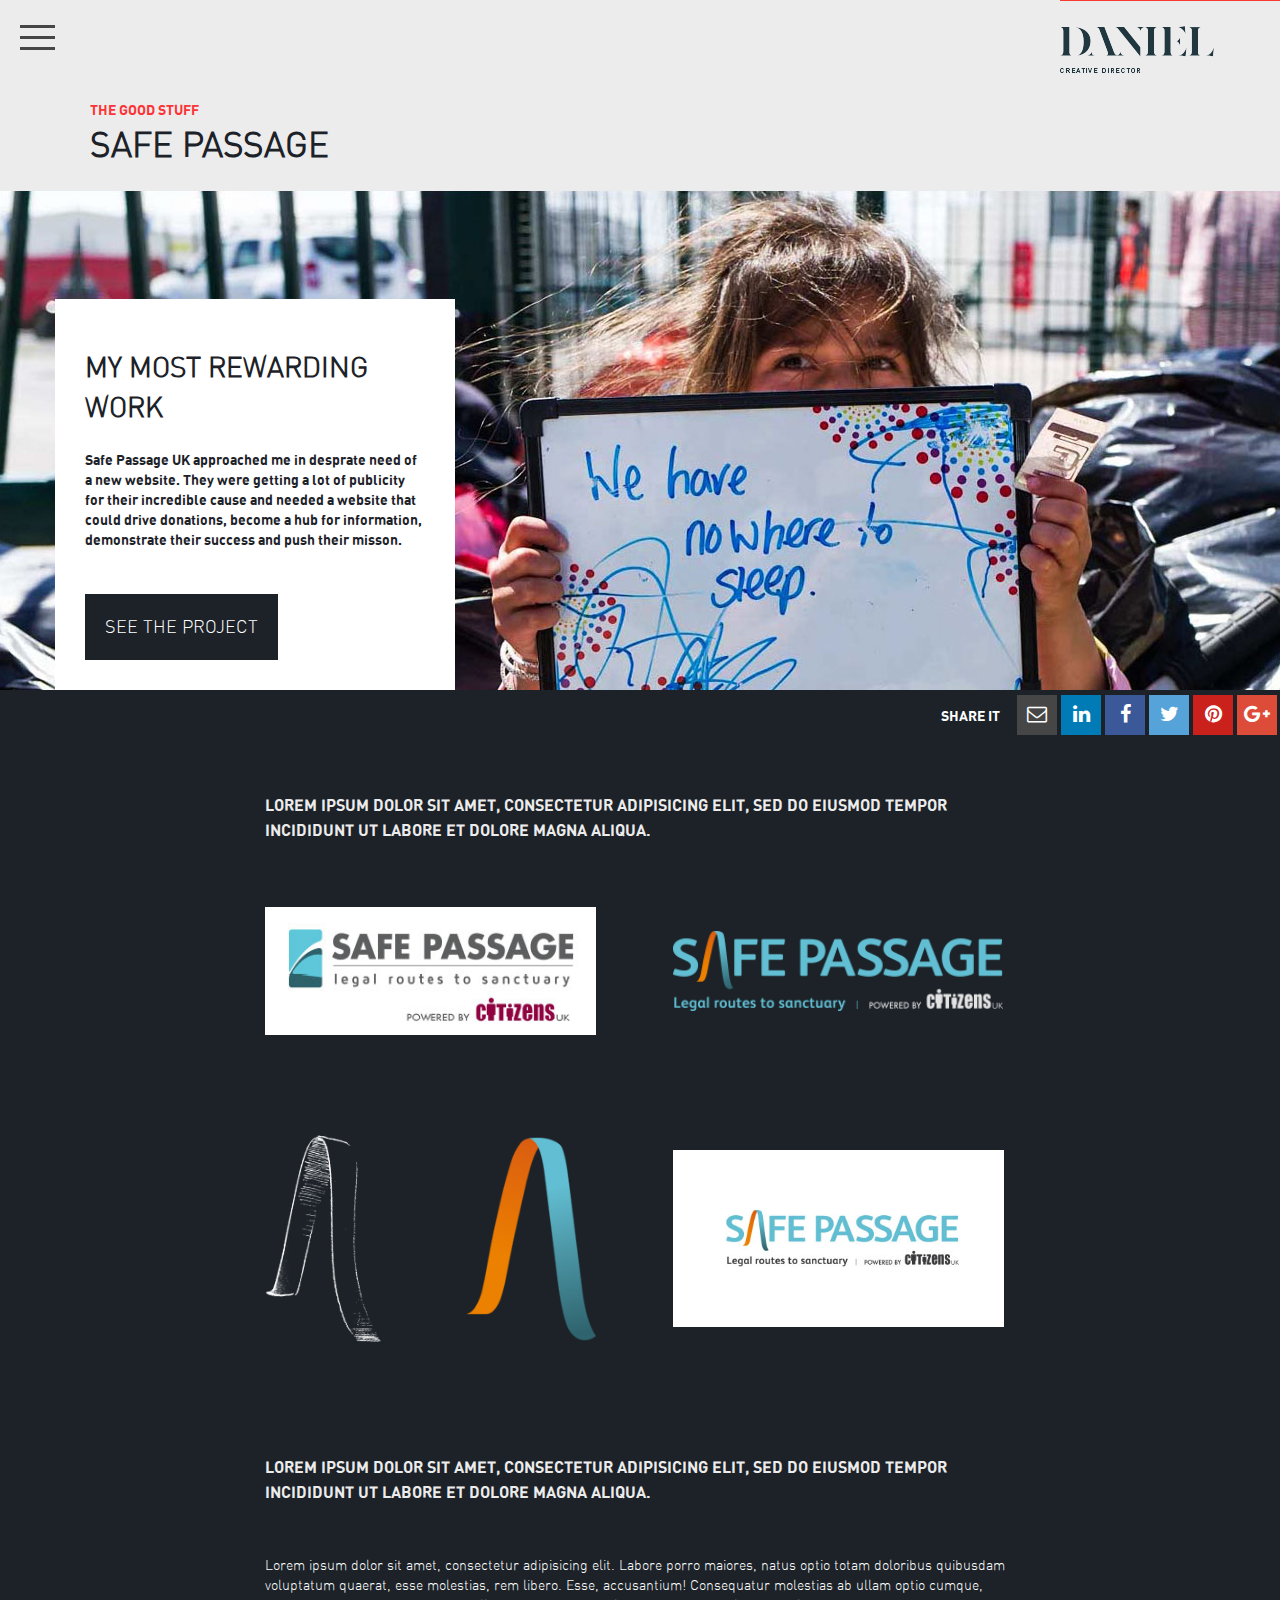
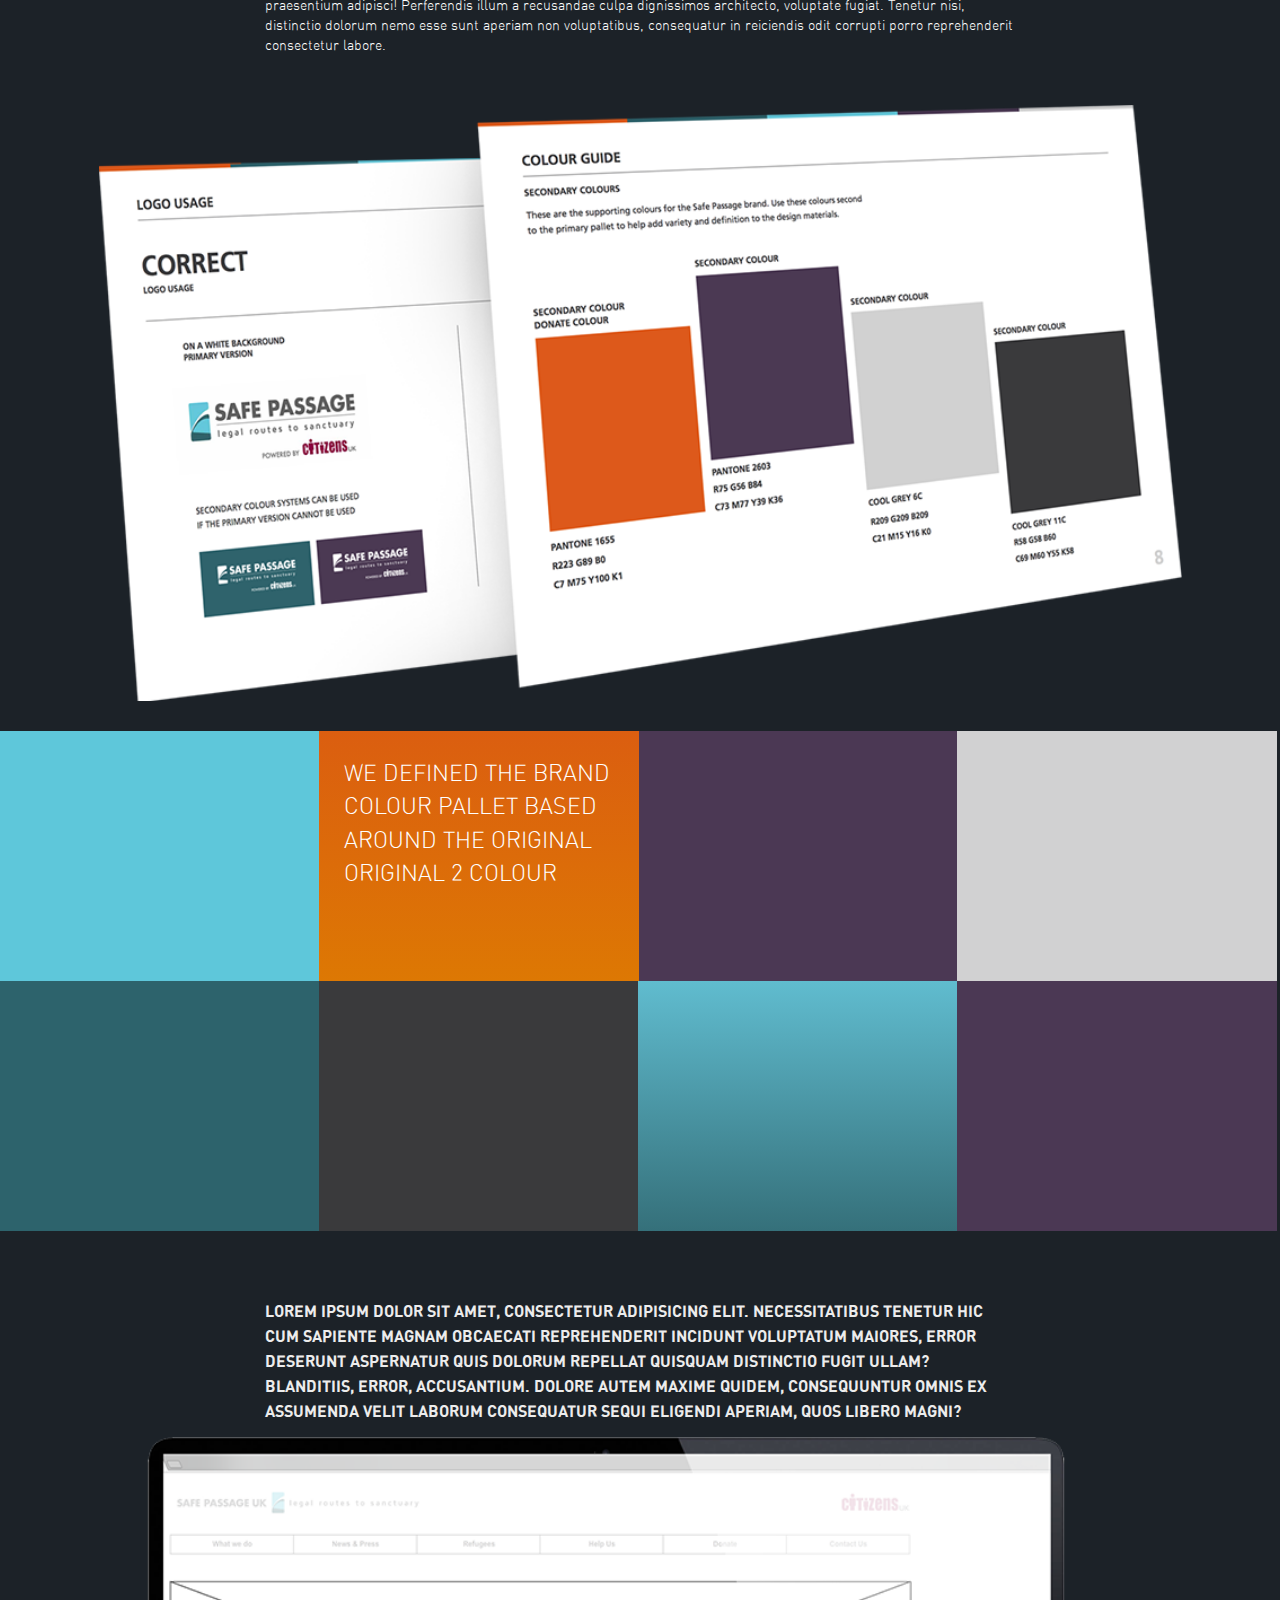
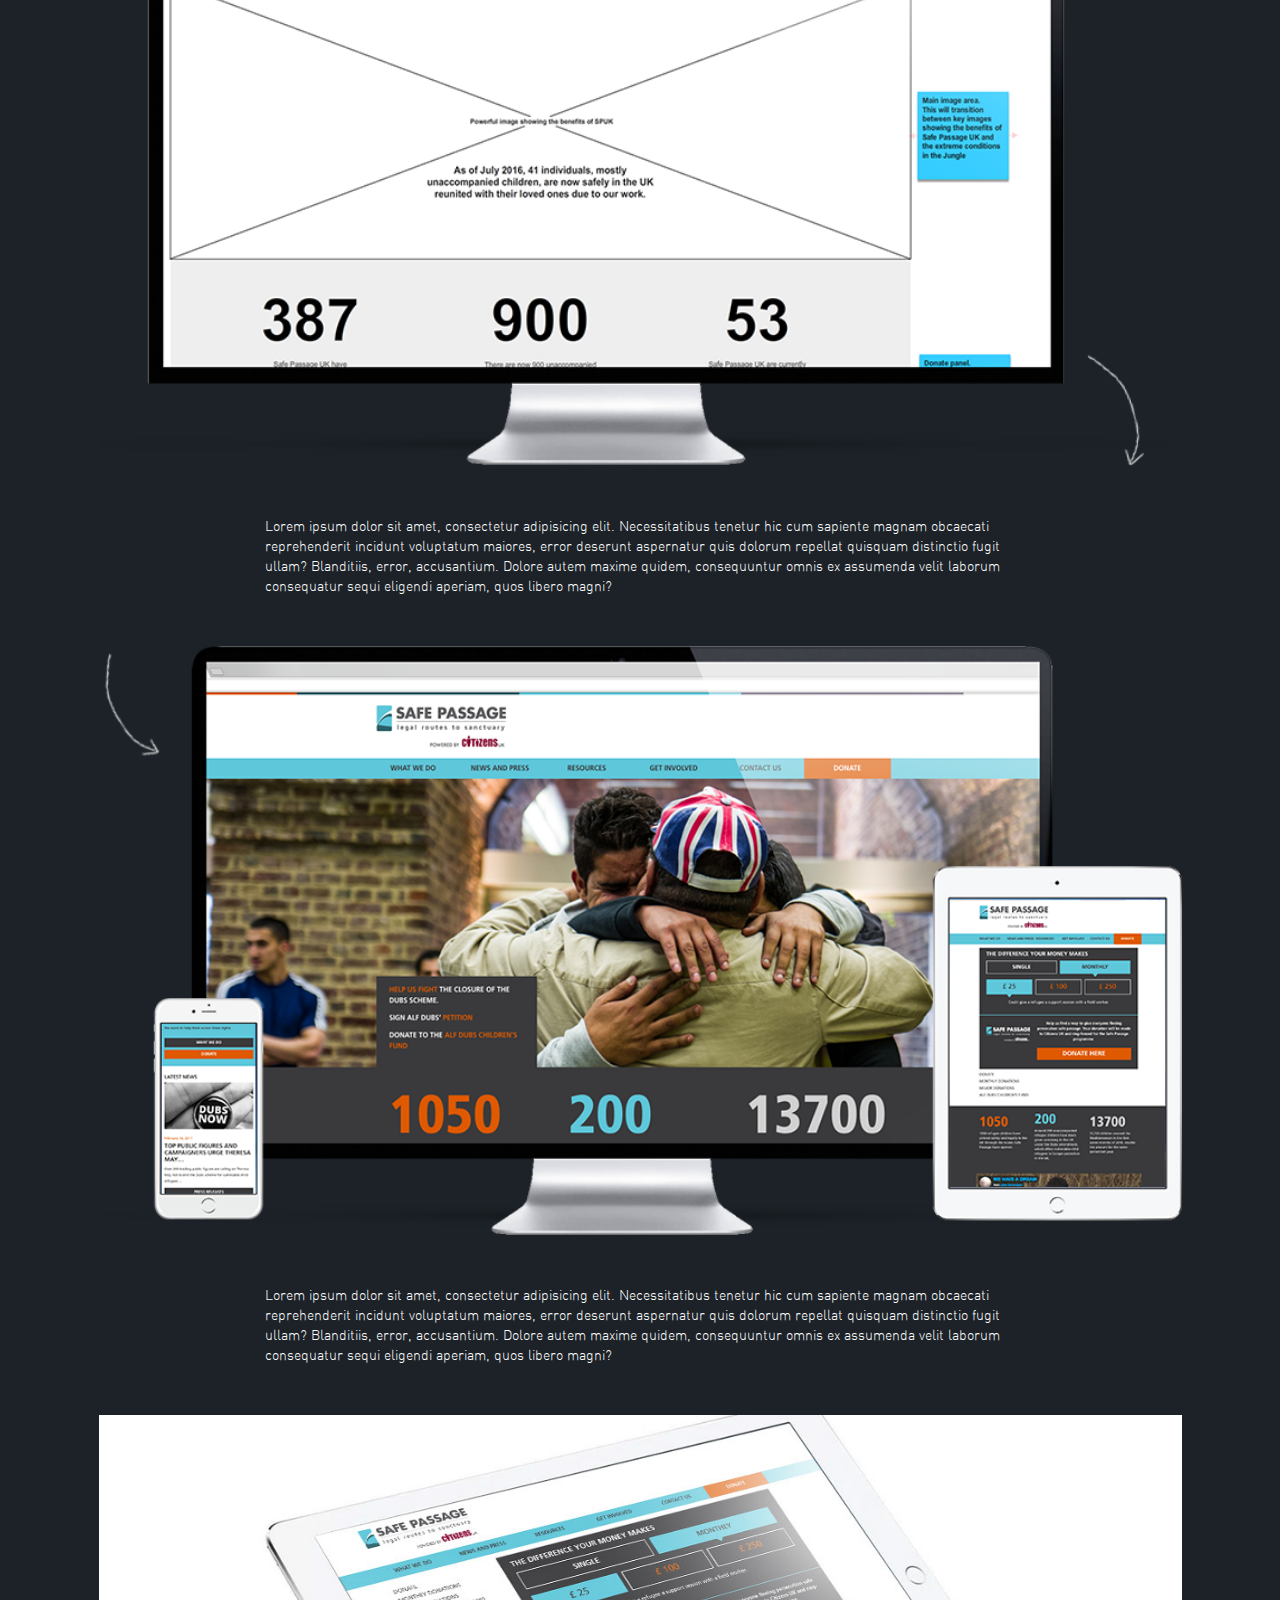
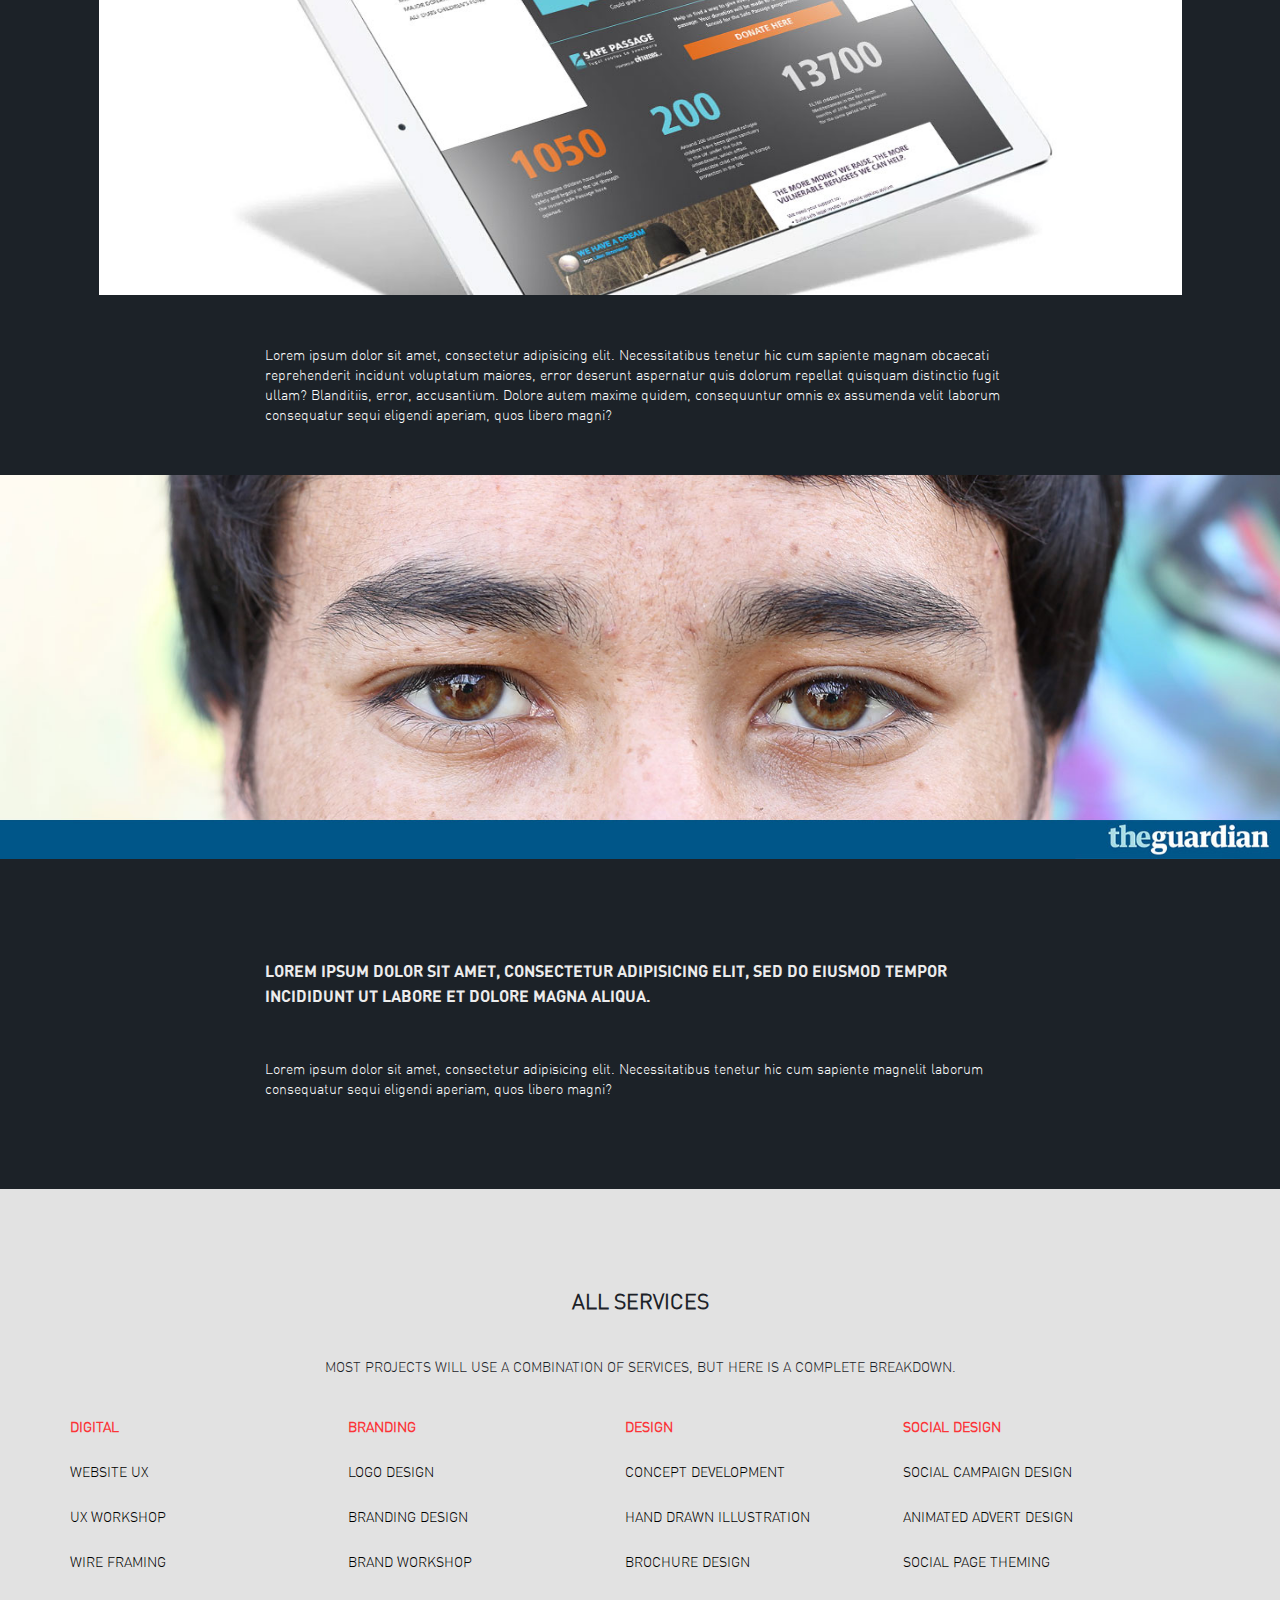
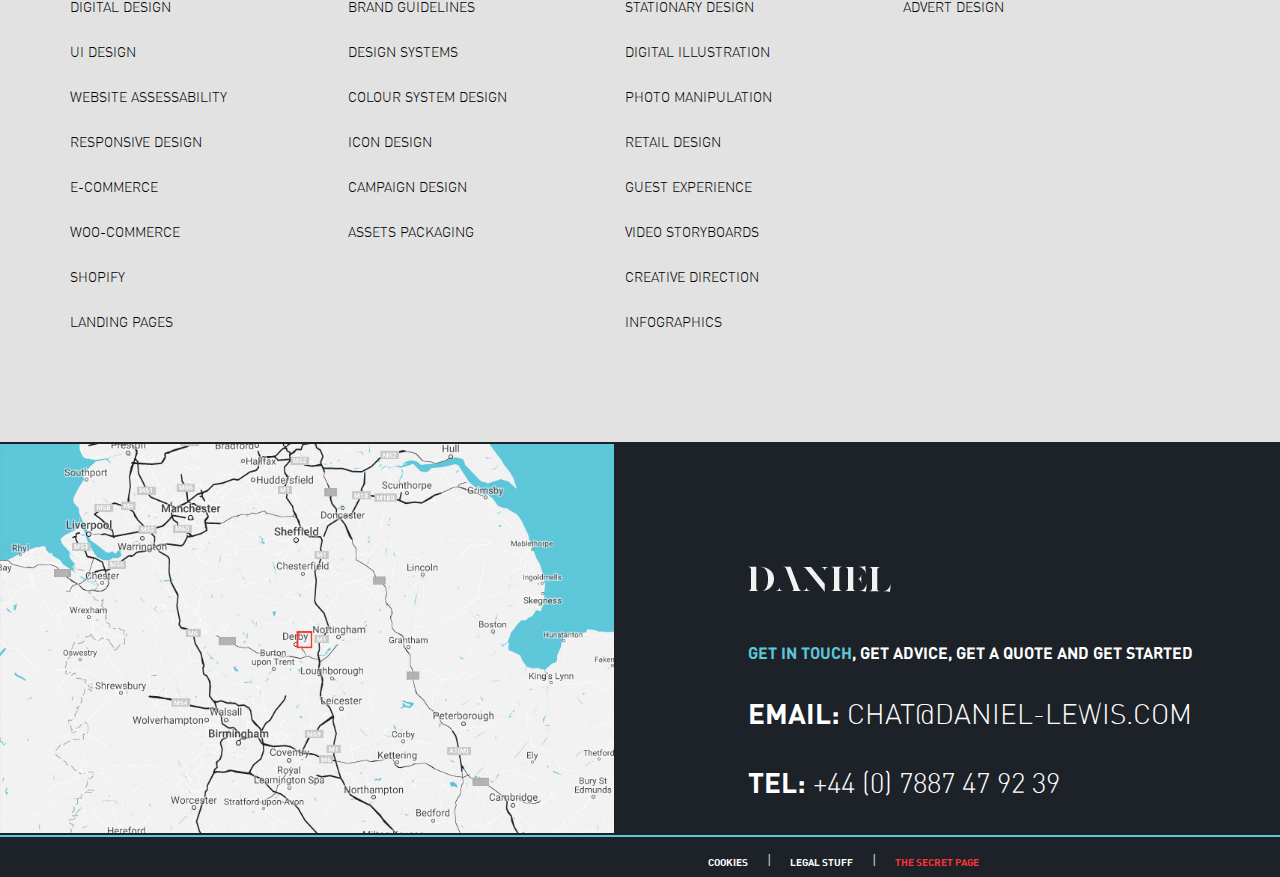
==== commit c525f2fe: "Almost complete" ====
--- a/_index.html
+++ b/_index.html
@@ -279,8 +279,6 @@
        
         <script src="//ajax.googleapis.com/ajax/libs/jquery/1.11.2/jquery.min.js"></script>
         <script>window.jQuery || document.write('<script src="js/vendor/jquery-1.11.2.min.js"><\/script>')</script>
-
-        <script src="js/vendor/bootstrap.min.js"></script>
         <script src="js/vendor/retina.min.js"></script>
         
 
--- a/css/main.css
+++ b/css/main.css
@@ -12,21 +12,6 @@
   font-weight: normal;
   font-style: normal;
 }
-a {
-  text-align: center;
-  font-size: 20px;
-}
-a .fa {
-  width: 40px;
-  height: 40px;
-  color: white;
-  padding-top: 8px;
-  border: 1px solid transparent;
-}
-a:hover .fa {
-  border: 1px solid #333;
-}
-
 .fa-envelope-o {
   background: #464646;
 }
@@ -117,21 +102,18 @@
 .grid {
   background: white;
   margin-top: 20px;
+  font-size: 0;
 }
 .grid .item {
-  width: 33.33%;
-  min-height: 560px;
+  width: 33.3333%;
   height: 560px;
-  display: inline-block;
-  margin-left: -5px;
+  display: block;
+  float: left;
+  background: white;
   text-transform: uppercase;
   border: 2px solid #d5d5d5;
   box-sizing: border-box;
   overflow: hidden;
-}
-.grid .item img {
-  min-width: 100%;
-  width: auto;
 }
 .grid .item p {
   line-height: 44px;
@@ -262,6 +244,31 @@
 .instagram {
   width: 138px;
   height: 138px;
+}
+
+#about_grid_1 {
+  background: url("../img/content/content1.jpg") no-repeat center center;
+  background-size: cover;
+}
+
+#about_grid_2 {
+  background: url("../img/content/content2.jpg") no-repeat center center;
+  background-size: cover;
+}
+
+#about_grid_3 {
+  background: url("../img/content/content3.jpg") no-repeat center center;
+  background-size: cover;
+}
+
+#about_grid_4 {
+  background: url("../img/content/content4.jpg") no-repeat center center;
+  background-size: cover;
+}
+
+#about_grid_5 {
+  background: url("../img/content/content5.jpg") no-repeat center center;
+  background-size: cover;
 }
 
 .contact_main-form {
@@ -415,6 +422,9 @@
   width: 100%;
   height: 312px;
   padding: 15px;
+  border-radius: 0;
+  outline: none;
+  border: none;
 }
 .contact_textarea:focus {
   border: 1px solid #5d6d81;
@@ -567,9 +577,17 @@
   font-family: 'DINBold';
   text-transform: uppercase;
   margin-right: 25px;
+  text-align: center;
 }
 .links p:last-child {
   margin-right: 0;
+}
+.links p .fa {
+  color: inherit;
+  margin-left: 3px;
+}
+.links p .fa:hover {
+  color: white;
 }
 .links .red-text a {
   display: inline-block;
@@ -589,6 +607,7 @@
   z-index: 1;
   display: block;
   margin-top: 15px;
+  font-family: "DINLight";
 }
 .links .red-text a:hover {
   color: white;
@@ -634,6 +653,7 @@
   z-index: 1;
   display: block;
   margin-top: 15px;
+  font-family: "DINLight";
 }
 .links .blue-text a:hover {
   color: white;
@@ -679,6 +699,7 @@
   z-index: 1;
   display: block;
   margin-top: 15px;
+  font-family: "DINLight";
 }
 .links .white-text a:hover {
   color: white;
@@ -717,6 +738,7 @@
 }
 .two-img img {
   width: 90%;
+  height: 90%;
 }
 
 .left img {
@@ -818,7 +840,7 @@
   padding: 0;
   font-family: 'DINLight', arial;
   color: #1c2228;
-  background: #d5d5d5;
+  background: #ececec;
   text-transform: uppercase;
 }
 
@@ -905,7 +927,7 @@
 }
 
 .white-text {
-  color: white;
+  color: white !important;
 }
 
 .blue-text {
@@ -929,17 +951,17 @@
 }
 
 .more-info_blocks {
-  display: flex;
-  flex-direction: row;
-  flex-wrap: nowrap;
+  display: table;
 }
 .more-info_blocks .more-info_block {
-  flex: 1;
   background: #1d2228;
   border-right: 2px solid white;
   padding: 100px 75px;
   min-height: 550px;
   color: white;
+  width: 33.33%;
+  display: table-cell;
+  margin-left: -5px;
 }
 .more-info_blocks .more-info_block:last-child {
   border: none;
@@ -1045,7 +1067,6 @@
 }
 
 .contact_section {
-  display: flex;
   background: #1d2228;
   color: white;
   border-bottom: 2px solid #5ec7da;
@@ -1054,7 +1075,9 @@
   color: #5ec7da;
 }
 .contact_section .col-2 {
-  flex: 1;
+  width: 48%;
+  display: inline-block;
+  vertical-align: middle;
 }
 .contact_section .map {
   margin: 2px 0;
@@ -1119,6 +1142,20 @@
   font-size: 14px;
   display: inline-block;
   vertical-align: middle;
+}
+.share a {
+  text-align: center;
+  font-size: 20px;
+}
+.share a .fa {
+  width: 40px;
+  height: 40px;
+  color: white;
+  padding-top: 8px;
+  border: 1px solid transparent;
+}
+.share a:hover .fa {
+  border: 1px solid #333;
 }
 .share a i {
   display: inline-block;
@@ -1499,12 +1536,18 @@
   width: 100%;
 }
 
+@media screen and (max-width: 1490px) {
+  .grid .item p {
+    padding: 70px;
+  }
+}
 @media screen and (max-width: 1190px) {
   .more-info_blocks .more-info_block {
-    padding: 70px 45px;
+    padding: 60px 40px;
   }
 
   .grid .item {
+    float: none;
     width: 50%;
   }
   .grid .item:last-child {
@@ -1515,6 +1558,15 @@
     max-width: 380px;
     width: auto;
   }
+
+  .contact_section .map {
+    overflow: hidden;
+  }
+  .contact_section .map img {
+    width: auto;
+    display: block;
+    margin: 0 auto;
+  }
 }
 @media screen and (max-width: 991px) {
   html {
@@ -1522,7 +1574,11 @@
   }
 
   .more-info_blocks .more-info_block {
-    padding: 50px 35px;
+    border-bottom: 2px solid white;
+    text-align: center;
+    width: 100%;
+    min-height: auto;
+    display: block;
   }
 
   .contact_main-form {
@@ -1561,11 +1617,15 @@
 
   .links p {
     display: block;
-    width: 60%;
+    width: 100%;
   }
 
   .services-list-item {
     padding-left: 25px;
+  }
+
+  .grid .item p {
+    padding: 50px 80px 0;
   }
 }
 @media screen and (max-width: 768px) {
@@ -1575,19 +1635,17 @@
 
   .grid .item {
     width: 100%;
-    min-height: 400px;
+    min-height: 450px;
     height: auto;
-    flex-direction: column;
-  }
-  .grid .item img {
-    width: 100%;
-    min-width: auto;
   }
   .grid .item p {
-    padding: 90px 60px 0 60px;
+    padding: 70px 60px 0;
   }
   .grid .item a {
     margin-left: 60px;
+  }
+  .grid .item .brief-contact-info {
+    padding-left: 60px;
   }
 
   .services_section {
@@ -1615,17 +1673,8 @@
     position: relative;
     opacity: 1;
     right: auto;
-    width: 85%;
-  }
-
-  .more-info_blocks {
-    flex-direction: column;
-  }
-  .more-info_blocks .more-info_block {
-    width: 100%;
-    min-height: auto;
-    margin-bottom: 1px;
-    text-align: center;
+    display: block;
+    margin: 0 auto;
   }
 
   .contact_info {
@@ -1637,6 +1686,7 @@
   }
   .contact_section .col-2 {
     width: 100%;
+    display: block;
   }
 
   footer .footer-link {
@@ -1711,6 +1761,10 @@
   }
 }
 @media screen and (max-width: 450px) {
+  #rewarding-work_section {
+    background-position: 64% center;
+  }
+
   .services_section p {
     margin-bottom: 0;
   }
@@ -1725,31 +1779,49 @@
     background: rgba(255, 255, 255, 0.86) !important;
   }
 
-  .grid .item {
-    width: 100%;
-    min-height: auto;
-  }
-  .grid .item img {
-    width: 100%;
-    min-width: auto;
-  }
-  .grid .item p {
-    padding: 60px 40px;
-  }
-  .grid .item a {
-    margin-left: 40px;
-    margin-bottom: 60px;
-  }
-  .grid .item .brief-contact-info {
-    padding-left: 40px;
-  }
-
   .project-text-container {
     width: 300px;
+    padding-left: 15px;
+    padding-right: 15px;
   }
 
   .color-blocks .color4 {
     background: #dd7803;
+  }
+
+  .grid .item {
+    display: table;
+    width: 100%;
+    min-height: 400px;
+  }
+  .grid .item .centered-text {
+    display: table-cell;
+    vertical-align: middle;
+  }
+  .grid .item .centered-text p {
+    padding: 0 50px;
+    text-align: center;
+  }
+  .grid .item .centered-text p img {
+    margin-left: auto;
+    margin-right: auto;
+    width: auto;
+    height: auto;
+  }
+  .grid .item .centered-text a {
+    margin-left: 0x;
+    text-align: center;
+    display: block;
+    margin-left: auto;
+    margin-right: auto;
+    width: 30%;
+  }
+  .grid .item .centered-text .brief-contact-info {
+    padding-left: 0;
+    text-align: center;
+  }
+  .grid .item .centered-text .brief-contact-info a {
+    display: inline;
   }
 
   .share span {
@@ -1761,4 +1833,45 @@
     margin-top: 15px;
     max-width: 194px;
   }
-}
+
+  .big-tel-img img {
+    width: 90%;
+    height: 90%;
+  }
+}
+@media only screen and (min-device-width: 768px) and (max-device-width: 1024px) {
+  .grid .item {
+    display: table;
+    width: 100%;
+    min-height: 450px;
+  }
+  .grid .item .centered-text {
+    display: table-cell;
+    vertical-align: middle;
+  }
+  .grid .item .centered-text p {
+    padding: 0 50px;
+    text-align: center;
+  }
+  .grid .item .centered-text p img {
+    margin-left: auto;
+    margin-right: auto;
+    width: auto;
+    height: auto;
+  }
+  .grid .item .centered-text a {
+    margin-left: 0x;
+    text-align: center;
+    display: block;
+    margin-left: auto;
+    margin-right: auto;
+    width: 30%;
+  }
+  .grid .item .centered-text .brief-contact-info {
+    padding-left: 0;
+    text-align: center;
+  }
+  .grid .item .centered-text .brief-contact-info a {
+    display: inline;
+  }
+}
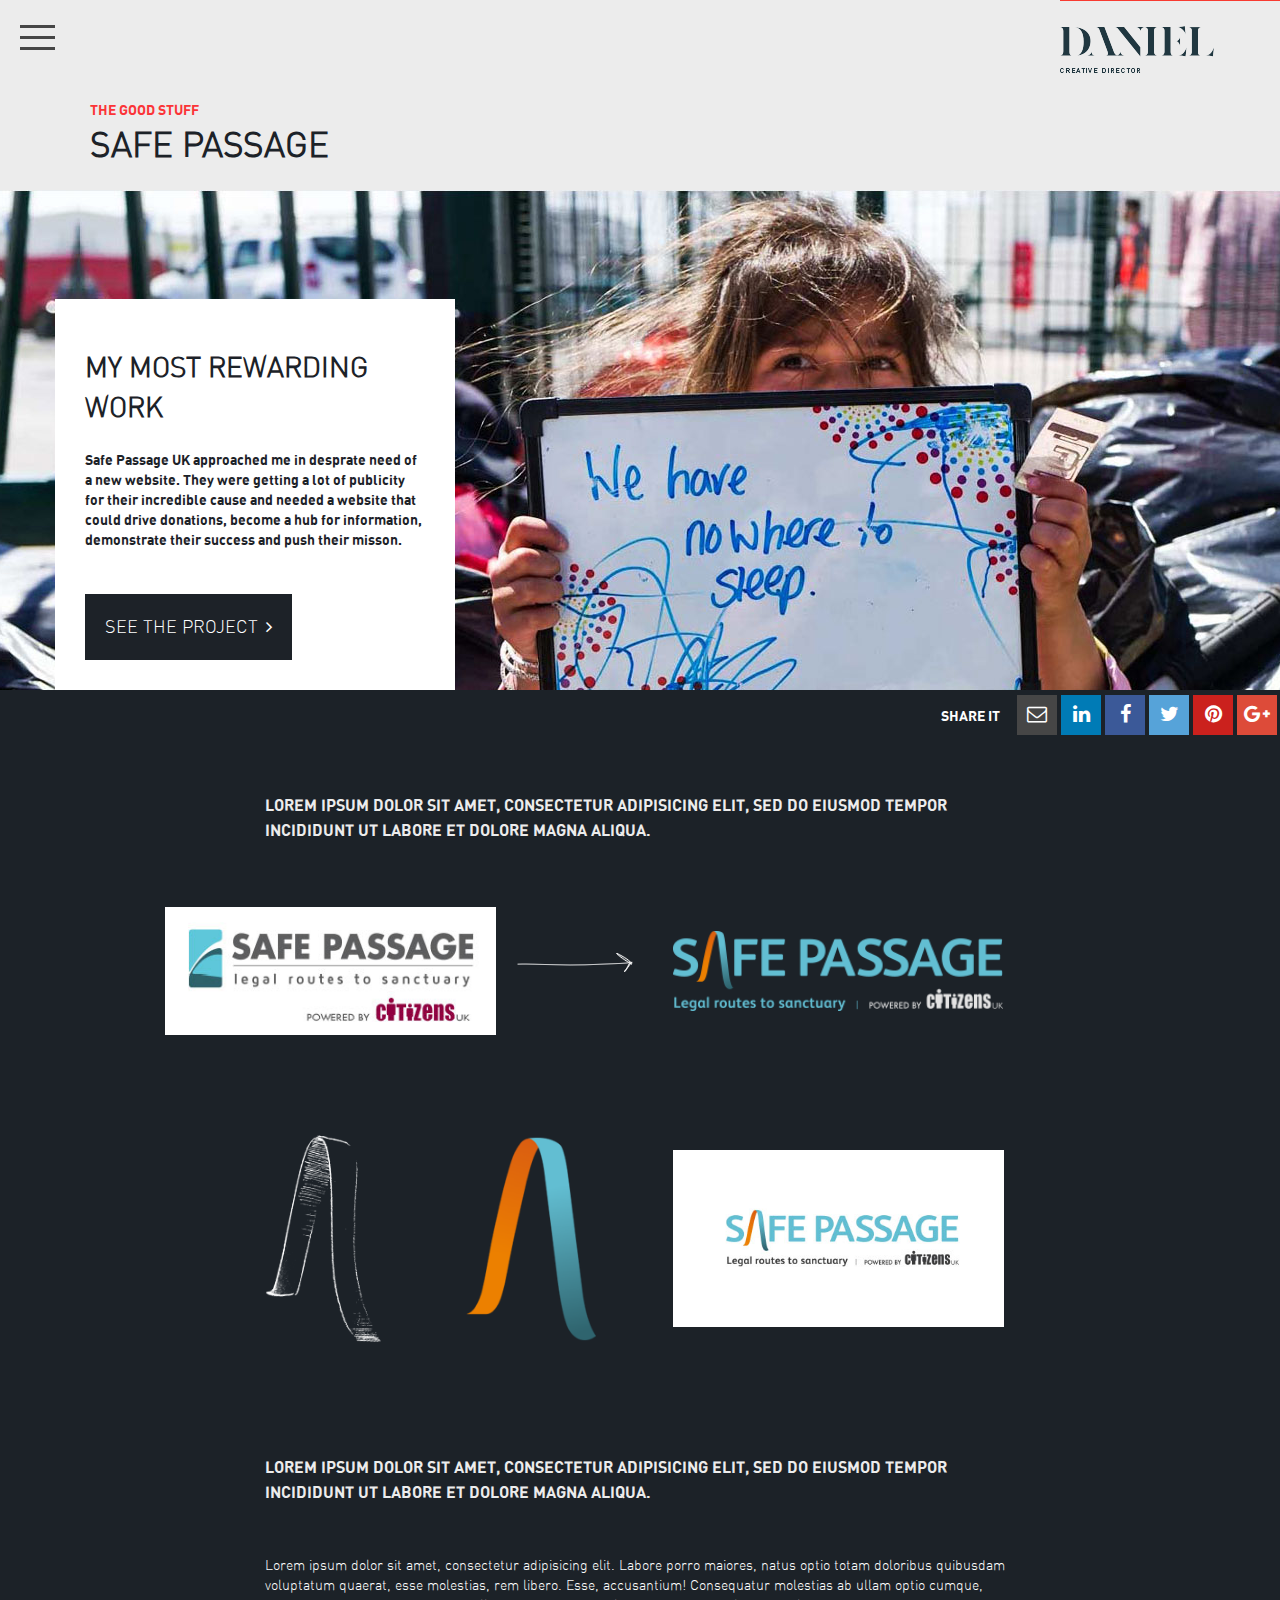
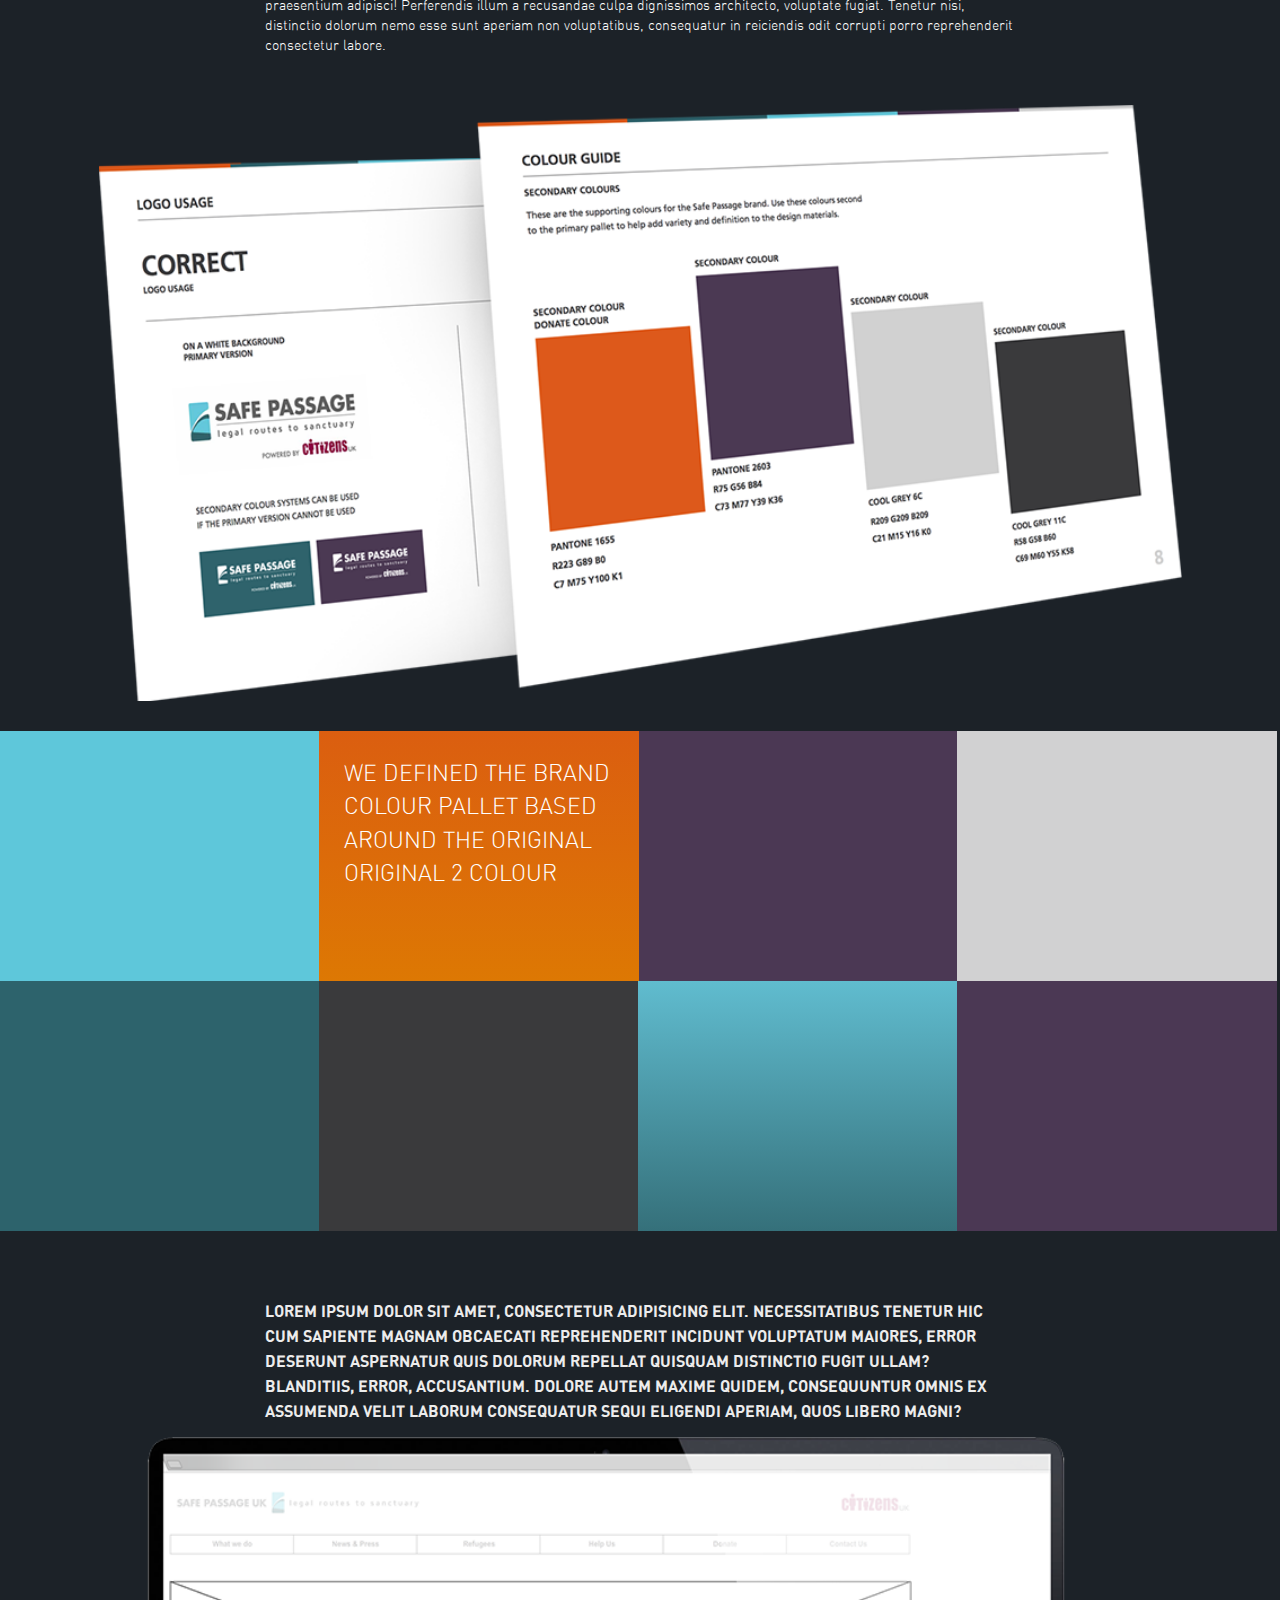
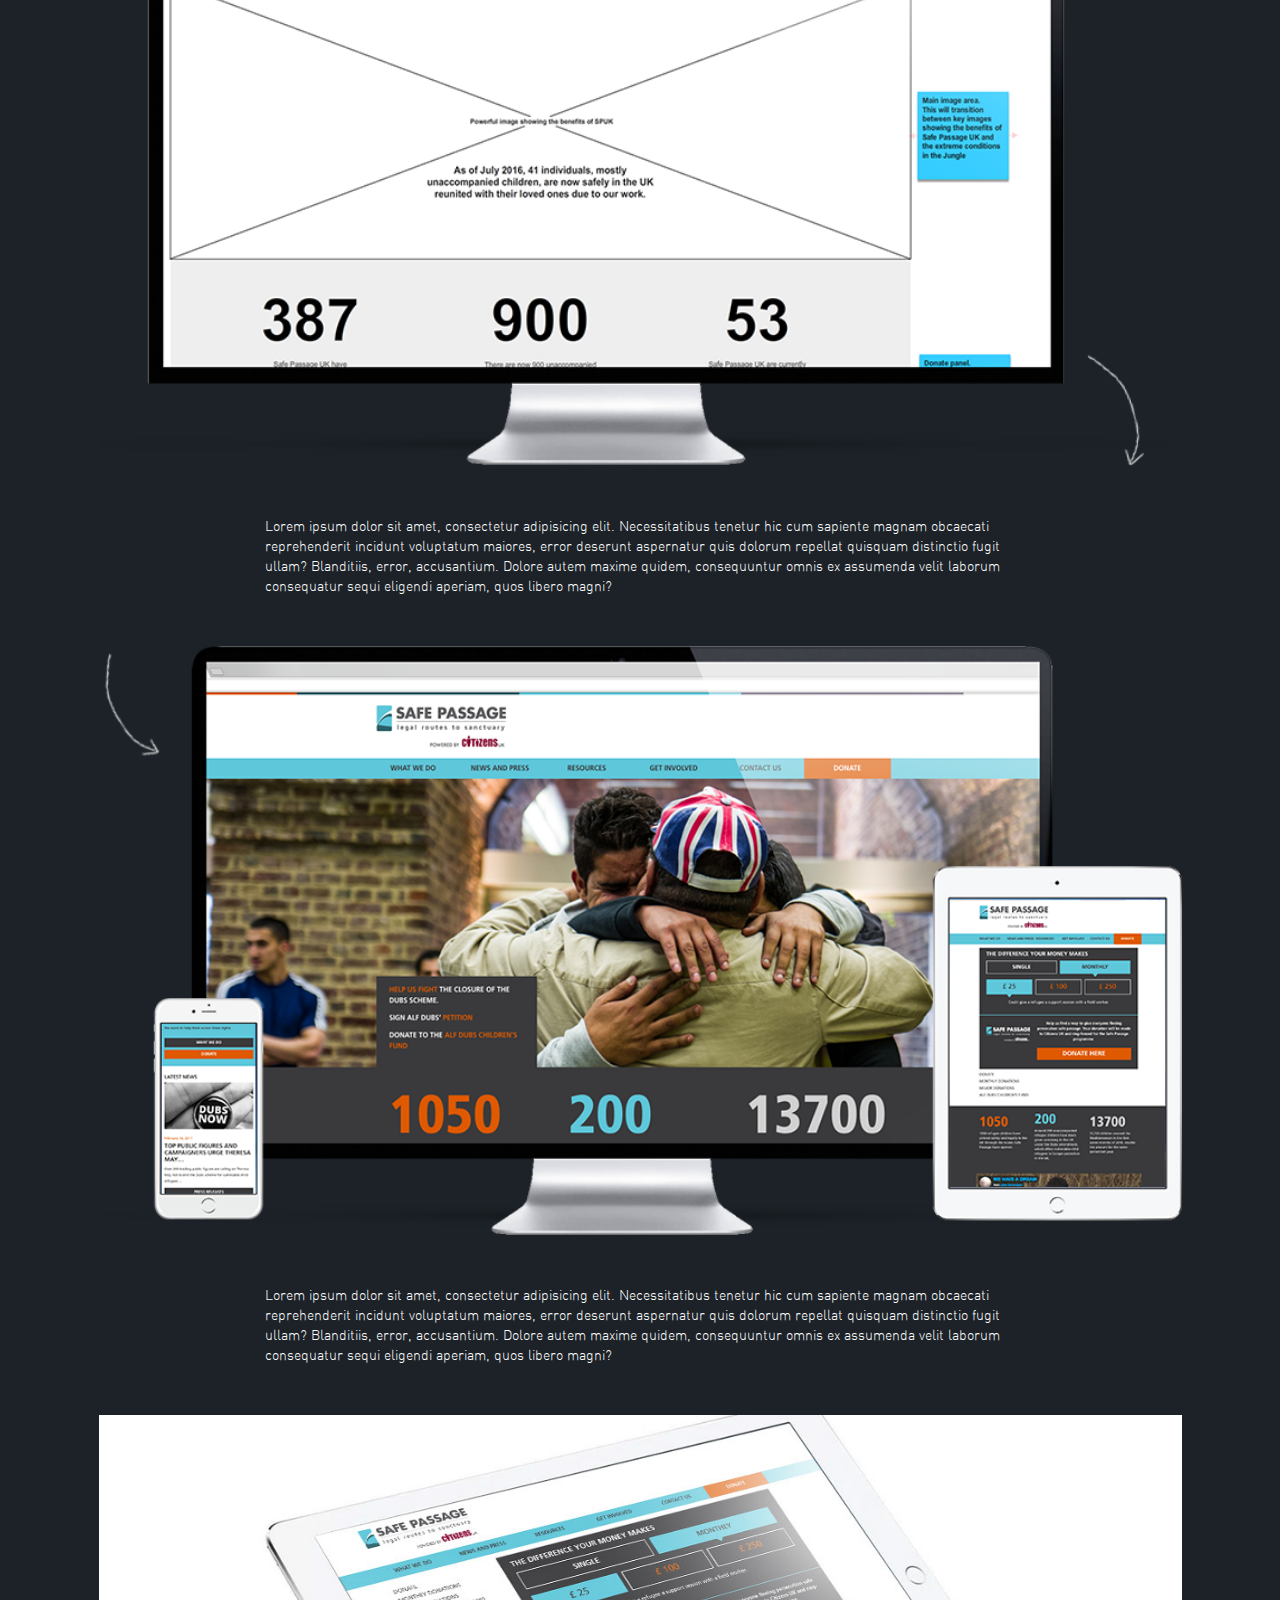
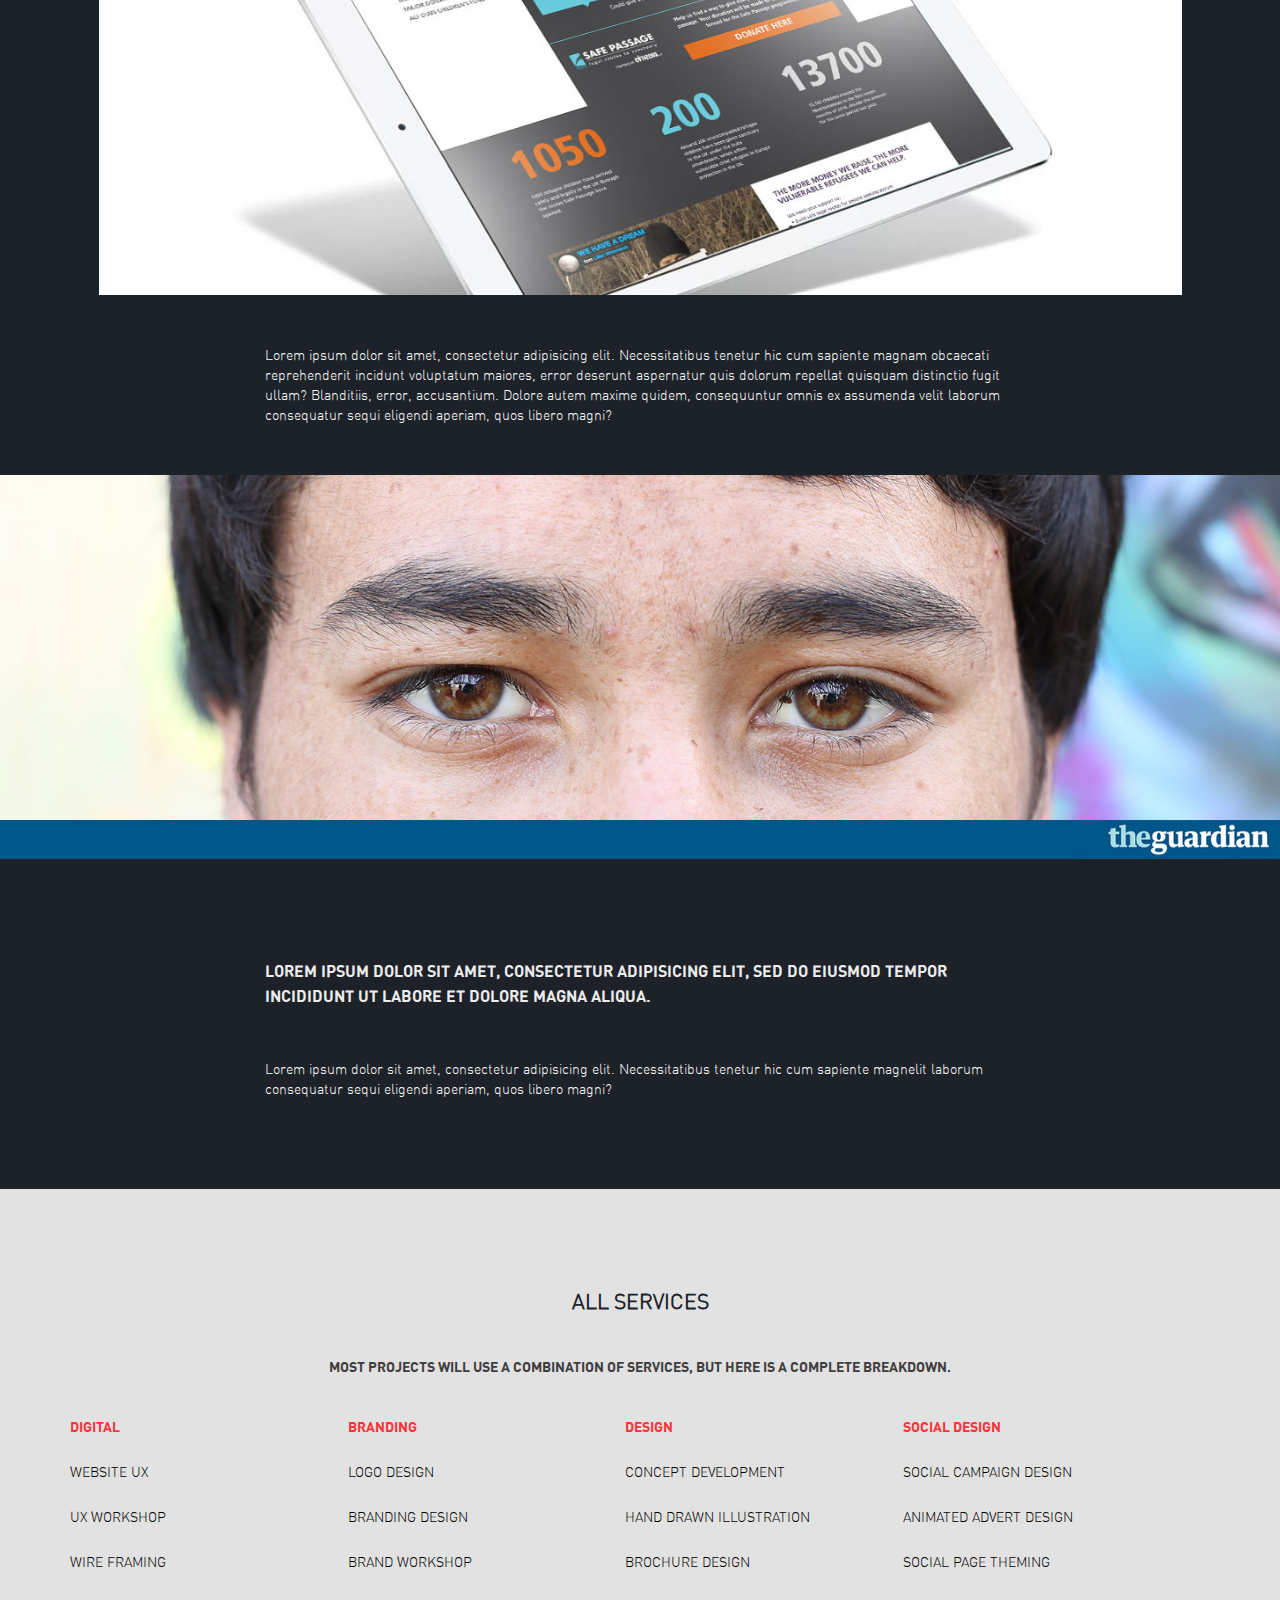
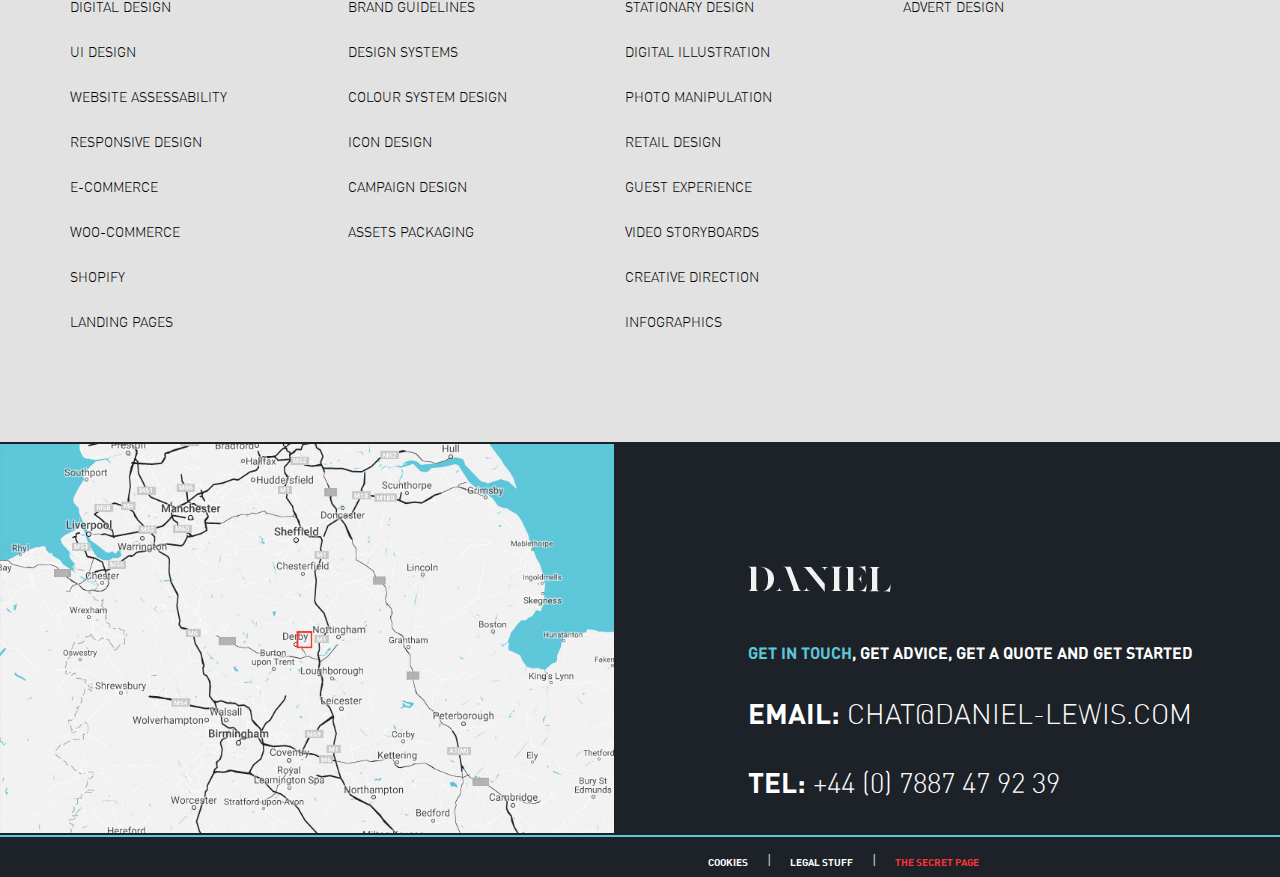
==== commit 55bb7cea: "Done" ====
--- a/_index.html
+++ b/_index.html
@@ -62,7 +62,7 @@
 
             <p> Safe Passage UK approached me in desprate need of a new website. They were getting a lot of publicity for their incredible cause and needed a website that could drive donations, become a hub for information, demonstrate their success and push their misson. </p>
 
-            <a href="#">See the project</a>
+            <a href="#">See the project <i class="fa fa-angle-right"></i></a>
 
         </div>          
 
@@ -88,10 +88,10 @@
              Lorem ipsum dolor sit amet, consectetur adipisicing elit, sed do eiusmod tempor incididunt ut labore et dolore magna aliqua.
          </h2>
          
-         <div class="two-img left">
-             <img src="img/projects/ind1.jpg" alt="">
-         </div>
-         <div class="two-img right">             
+         <div class="two-img left" id="margin-left">
+             <img src="img/projects/ind1.jpg" alt="" >
+         </div>
+         <div class="two-img right" id="margin-right">             
              <img src="img/projects/ind2.png" alt="">
          </div>
          
--- a/css/main.css
+++ b/css/main.css
@@ -186,8 +186,6 @@
   margin-top: 30px;
   margin-bottom: 5px;
   -webkit-transition: all 0.3s;
-  -moz-transition: all 0.3s;
-  -o-transition: all 0.3s;
   transition: all 0.3s;
   position: relative;
   z-index: 1;
@@ -201,8 +199,6 @@
 }
 .grid .item a:after {
   -webkit-transition: all 0.3s;
-  -moz-transition: all 0.3s;
-  -o-transition: all 0.3s;
   transition: all 0.3s;
   background: #5ec7da;
   content: '';
@@ -511,8 +507,6 @@
   margin-top: 30px;
   margin-bottom: 5px;
   -webkit-transition: all 0.3s;
-  -moz-transition: all 0.3s;
-  -o-transition: all 0.3s;
   transition: all 0.3s;
   position: relative;
   z-index: 1;
@@ -522,8 +516,6 @@
 }
 .invenio #creating-brands_section .text-box a:after {
   -webkit-transition: all 0.3s;
-  -moz-transition: all 0.3s;
-  -o-transition: all 0.3s;
   transition: all 0.3s;
   background: #5ec7da;
   content: '';
@@ -577,17 +569,9 @@
   font-family: 'DINBold';
   text-transform: uppercase;
   margin-right: 25px;
-  text-align: center;
 }
 .links p:last-child {
   margin-right: 0;
-}
-.links p .fa {
-  color: inherit;
-  margin-left: 3px;
-}
-.links p .fa:hover {
-  color: white;
 }
 .links .red-text a {
   display: inline-block;
@@ -600,22 +584,19 @@
   margin-top: 30px;
   margin-bottom: 5px;
   -webkit-transition: all 0.3s;
-  -moz-transition: all 0.3s;
-  -o-transition: all 0.3s;
   transition: all 0.3s;
   position: relative;
   z-index: 1;
   display: block;
   margin-top: 15px;
-  font-family: "DINLight";
+  font-family: 'DINLight';
+  text-align: center;
 }
 .links .red-text a:hover {
   color: white;
 }
 .links .red-text a:after {
   -webkit-transition: all 0.3s;
-  -moz-transition: all 0.3s;
-  -o-transition: all 0.3s;
   transition: all 0.3s;
   background: #fb3437;
   content: '';
@@ -646,22 +627,19 @@
   margin-top: 30px;
   margin-bottom: 5px;
   -webkit-transition: all 0.3s;
-  -moz-transition: all 0.3s;
-  -o-transition: all 0.3s;
   transition: all 0.3s;
   position: relative;
   z-index: 1;
   display: block;
   margin-top: 15px;
-  font-family: "DINLight";
+  font-family: 'DINLight';
+  text-align: center;
 }
 .links .blue-text a:hover {
   color: white;
 }
 .links .blue-text a:after {
   -webkit-transition: all 0.3s;
-  -moz-transition: all 0.3s;
-  -o-transition: all 0.3s;
   transition: all 0.3s;
   background: #5ec7da;
   content: '';
@@ -692,22 +670,19 @@
   margin-top: 30px;
   margin-bottom: 5px;
   -webkit-transition: all 0.3s;
-  -moz-transition: all 0.3s;
-  -o-transition: all 0.3s;
   transition: all 0.3s;
   position: relative;
   z-index: 1;
   display: block;
   margin-top: 15px;
-  font-family: "DINLight";
+  font-family: 'DINLight';
+  text-align: center;
 }
 .links .white-text a:hover {
   color: white;
 }
 .links .white-text a:after {
   -webkit-transition: all 0.3s;
-  -moz-transition: all 0.3s;
-  -o-transition: all 0.3s;
   transition: all 0.3s;
   background: #262c34;
   content: '';
@@ -728,6 +703,14 @@
   width: 100%;
 }
 
+.fa-angle-right {
+  color: inherit;
+  margin-left: 3px;
+}
+.fa-angle-right:hover {
+  color: white;
+}
+
 .two-img {
   width: 49%;
   margin: 0;
@@ -747,6 +730,24 @@
 
 .right img {
   float: right;
+}
+
+#margin-left {
+  margin-left: -100px;
+  position: relative;
+}
+#margin-left:after {
+  content: '';
+  position: absolute;
+  background: url("../img/projects/arrow.png") no-repeat;
+  width: 116px;
+  height: 20px;
+  top: 45px;
+  right: -100px;
+}
+
+#margin-right {
+  margin-left: 100px;
 }
 
 .width-auto {
@@ -762,10 +763,14 @@
 }
 
 .flex2 {
+  display: -webkit-box;
+  display: -ms-flexbox;
   display: flex;
   margin: 50px 0;
 }
 .flex2 .col-1 {
+  -webkit-box-flex: 1;
+  -ms-flex: 1;
   flex: 1;
 }
 .flex2 .col-1 img {
@@ -791,6 +796,7 @@
 }
 .color-blocks .color2 {
   background: #db5e10;
+  background: -webkit-linear-gradient(#db5e10, #dd7803);
   background: linear-gradient(#db5e10, #dd7803);
   position: relative;
 }
@@ -815,6 +821,7 @@
 }
 .color-blocks .color7 {
   background: #60bccf;
+  background: -webkit-linear-gradient(#60bccf, #35707a);
   background: linear-gradient(#60bccf, #35707a);
 }
 .color-blocks .color8 {
@@ -902,6 +909,7 @@
   max-width: 350px;
   width: 100%;
   position: fixed;
+  -webkit-transition: all 0.4s;
   transition: all 0.4s;
   left: -350px;
   z-index: 100;
@@ -916,6 +924,7 @@
 }
 #navigation li {
   padding: 20px 40px;
+  -webkit-transition: all 0.3s;
   transition: all 0.3s;
 }
 #navigation li a {
@@ -977,8 +986,6 @@
   margin-top: 30px;
   margin-bottom: 5px;
   -webkit-transition: all 0.3s;
-  -moz-transition: all 0.3s;
-  -o-transition: all 0.3s;
   transition: all 0.3s;
   position: relative;
   z-index: 1;
@@ -992,8 +999,6 @@
 }
 .more-info_blocks .more-info_links:after {
   -webkit-transition: all 0.3s;
-  -moz-transition: all 0.3s;
-  -o-transition: all 0.3s;
   transition: all 0.3s;
   background: #5ec7da;
   content: '';
@@ -1053,17 +1058,21 @@
   text-align: center;
   margin-bottom: 40px;
 }
+.services_section p {
+  font-family: 'DINBold';
+  color: #3e3e3e;
+}
 .services_section .services-list-item {
   width: 24%;
   display: inline-block;
   vertical-align: top;
   color: #fb3437;
-  font-weight: bold;
+  font-family: 'DINBold';
 }
 .services_section .services-sublist li {
   color: #000;
   margin-top: 25px;
-  font-weight: normal;
+  font-family: 'DINLight';
 }
 
 .contact_section {
@@ -1177,8 +1186,6 @@
   margin-top: 30px;
   margin-bottom: 5px;
   -webkit-transition: all 0.3s;
-  -moz-transition: all 0.3s;
-  -o-transition: all 0.3s;
   transition: all 0.3s;
   position: relative;
   z-index: 1;
@@ -1188,8 +1195,6 @@
 }
 #yellow-block a:after {
   -webkit-transition: all 0.3s;
-  -moz-transition: all 0.3s;
-  -o-transition: all 0.3s;
   transition: all 0.3s;
   background: #fd9b02;
   content: '';
@@ -1266,8 +1271,6 @@
   margin-top: 30px;
   margin-bottom: 5px;
   -webkit-transition: all 0.3s;
-  -moz-transition: all 0.3s;
-  -o-transition: all 0.3s;
   transition: all 0.3s;
   position: relative;
   z-index: 1;
@@ -1277,8 +1280,6 @@
 }
 #rewarding-work_section .text-box a:after {
   -webkit-transition: all 0.3s;
-  -moz-transition: all 0.3s;
-  -o-transition: all 0.3s;
   transition: all 0.3s;
   background: #5ec7da;
   content: '';
@@ -1345,8 +1346,6 @@
   margin-top: 30px;
   margin-bottom: 5px;
   -webkit-transition: all 0.3s;
-  -moz-transition: all 0.3s;
-  -o-transition: all 0.3s;
   transition: all 0.3s;
   position: relative;
   z-index: 1;
@@ -1356,8 +1355,6 @@
 }
 #biggest-challenge_section .text-box a:after {
   -webkit-transition: all 0.3s;
-  -moz-transition: all 0.3s;
-  -o-transition: all 0.3s;
   transition: all 0.3s;
   background: #5ec7da;
   content: '';
@@ -1381,6 +1378,7 @@
 #treat-your-skin_section {
   background: url(../img/section_bg4.jpg) no-repeat 45% center;
   background-size: cover;
+  position: relative;
 }
 #treat-your-skin_section .text-box {
   padding: 25px 30px;
@@ -1424,8 +1422,6 @@
   margin-top: 30px;
   margin-bottom: 5px;
   -webkit-transition: all 0.3s;
-  -moz-transition: all 0.3s;
-  -o-transition: all 0.3s;
   transition: all 0.3s;
   position: relative;
   z-index: 1;
@@ -1435,8 +1431,6 @@
 }
 #treat-your-skin_section .text-box a:after {
   -webkit-transition: all 0.3s;
-  -moz-transition: all 0.3s;
-  -o-transition: all 0.3s;
   transition: all 0.3s;
   background: #5ec7da;
   content: '';
@@ -1455,6 +1449,15 @@
 }
 #treat-your-skin_section .text-box a:hover:after {
   width: 100%;
+}
+#treat-your-skin_section:before {
+  content: '';
+  position: absolute;
+  background: url("../img/refine.png") no-repeat;
+  width: 504px;
+  height: 143px;
+  top: 150px;
+  left: 45%;
 }
 
 #creating-brands_section {
@@ -1503,8 +1506,6 @@
   margin-top: 30px;
   margin-bottom: 5px;
   -webkit-transition: all 0.3s;
-  -moz-transition: all 0.3s;
-  -o-transition: all 0.3s;
   transition: all 0.3s;
   position: relative;
   z-index: 1;
@@ -1514,8 +1515,6 @@
 }
 #creating-brands_section .text-box a:after {
   -webkit-transition: all 0.3s;
-  -moz-transition: all 0.3s;
-  -o-transition: all 0.3s;
   transition: all 0.3s;
   background: #5ec7da;
   content: '';
@@ -1566,6 +1565,18 @@
     width: auto;
     display: block;
     margin: 0 auto;
+  }
+
+  #margin-left {
+    margin-left: 0;
+    position: relative;
+  }
+  #margin-left:after {
+    display: none;
+  }
+
+  #margin-right {
+    margin-left: 0;
   }
 }
 @media screen and (max-width: 991px) {
@@ -1618,6 +1629,7 @@
   .links p {
     display: block;
     width: 100%;
+    text-align: center;
   }
 
   .services-list-item {
@@ -1875,3 +1887,9 @@
     display: inline;
   }
 }
+@media only screen and (min-device-width: 768px) and (max-device-width: 1024px) and (orientation: portrait) {
+  #treat-your-skin_section:before {
+    top: 42px;
+    left: 26%;
+  }
+}
